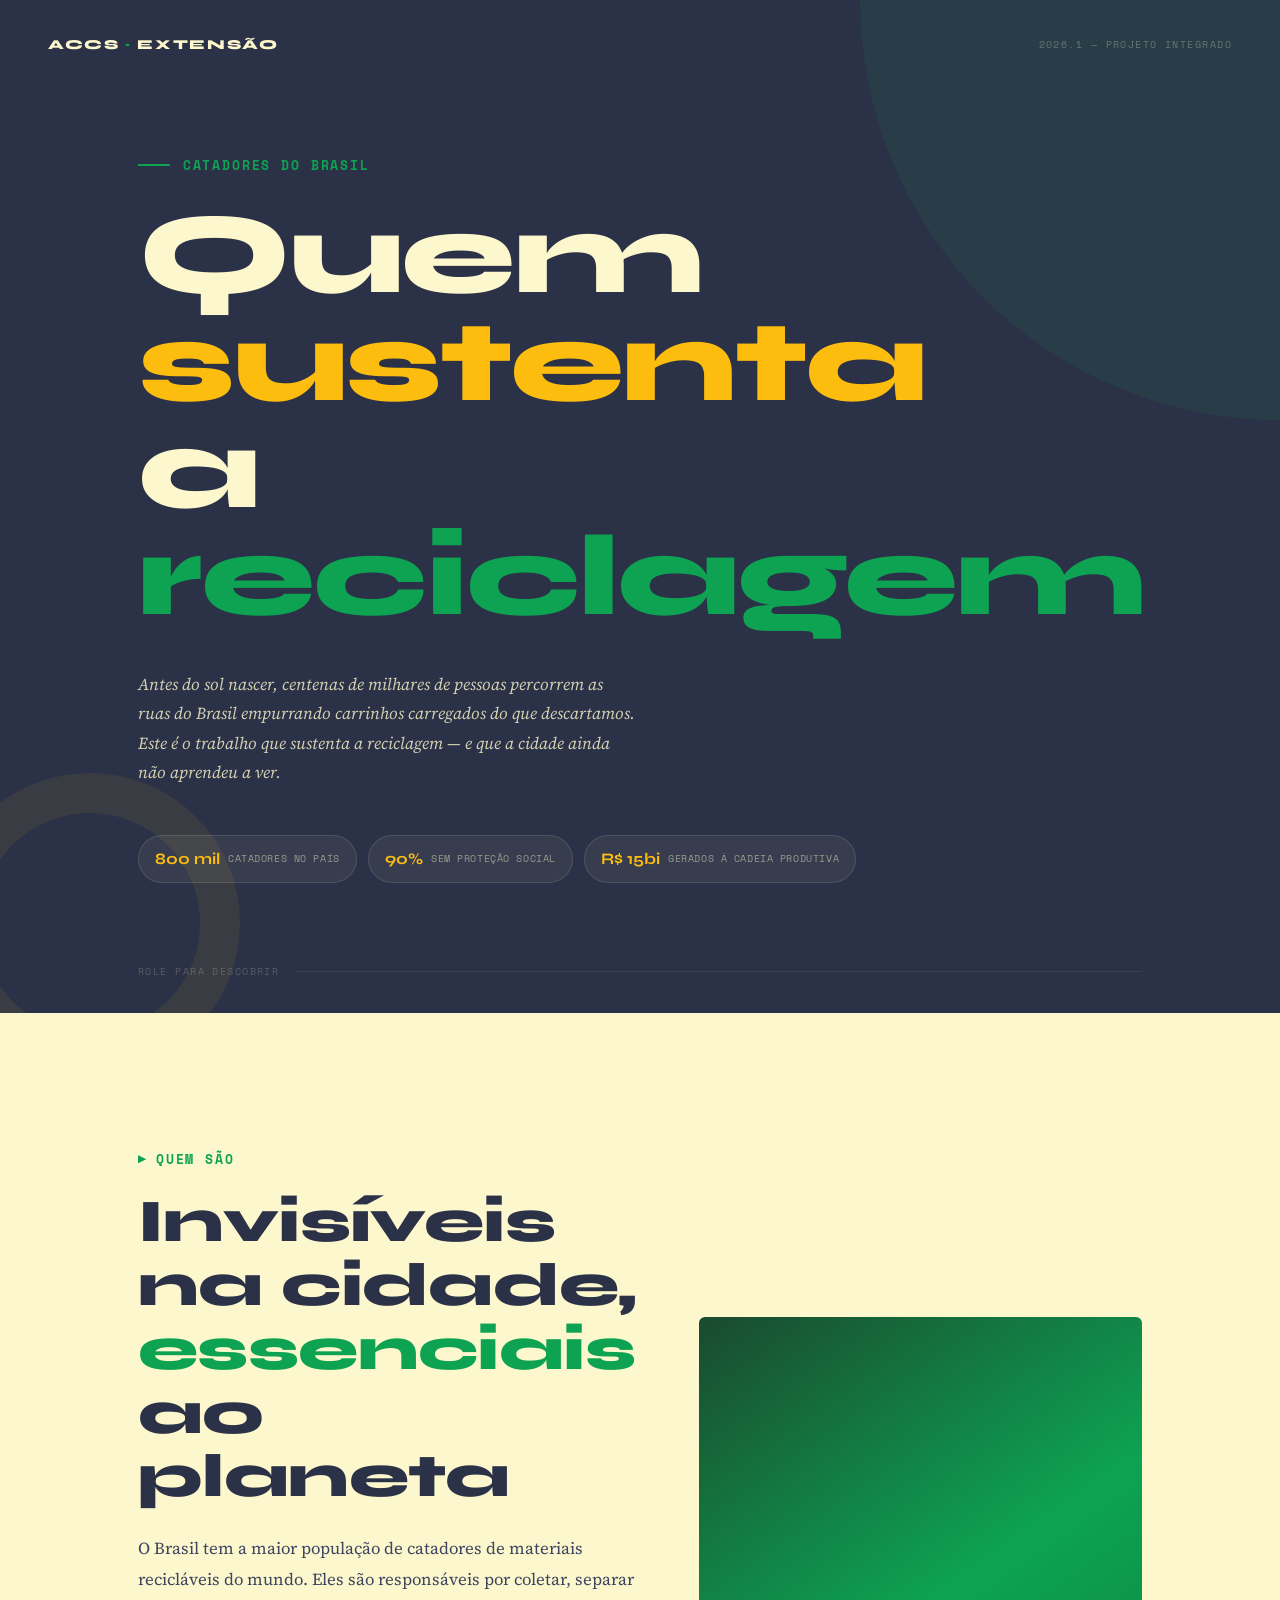
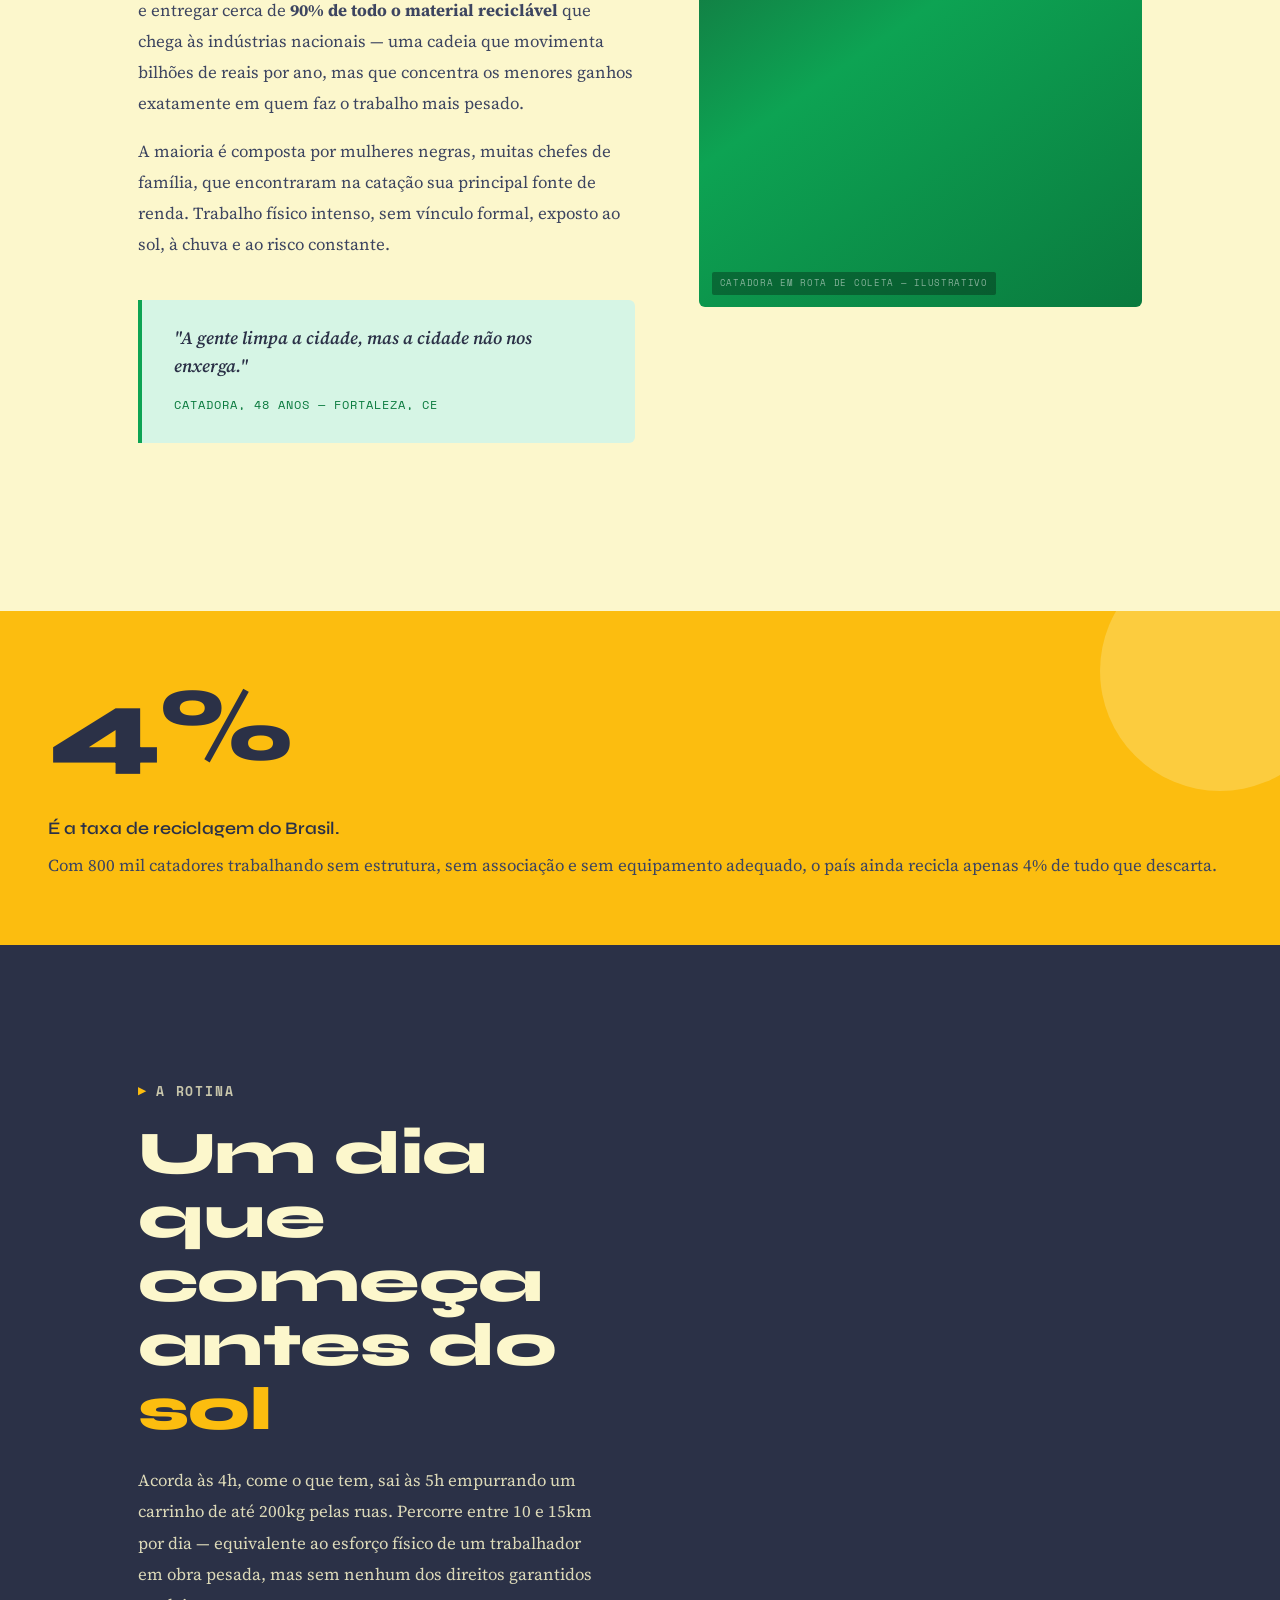
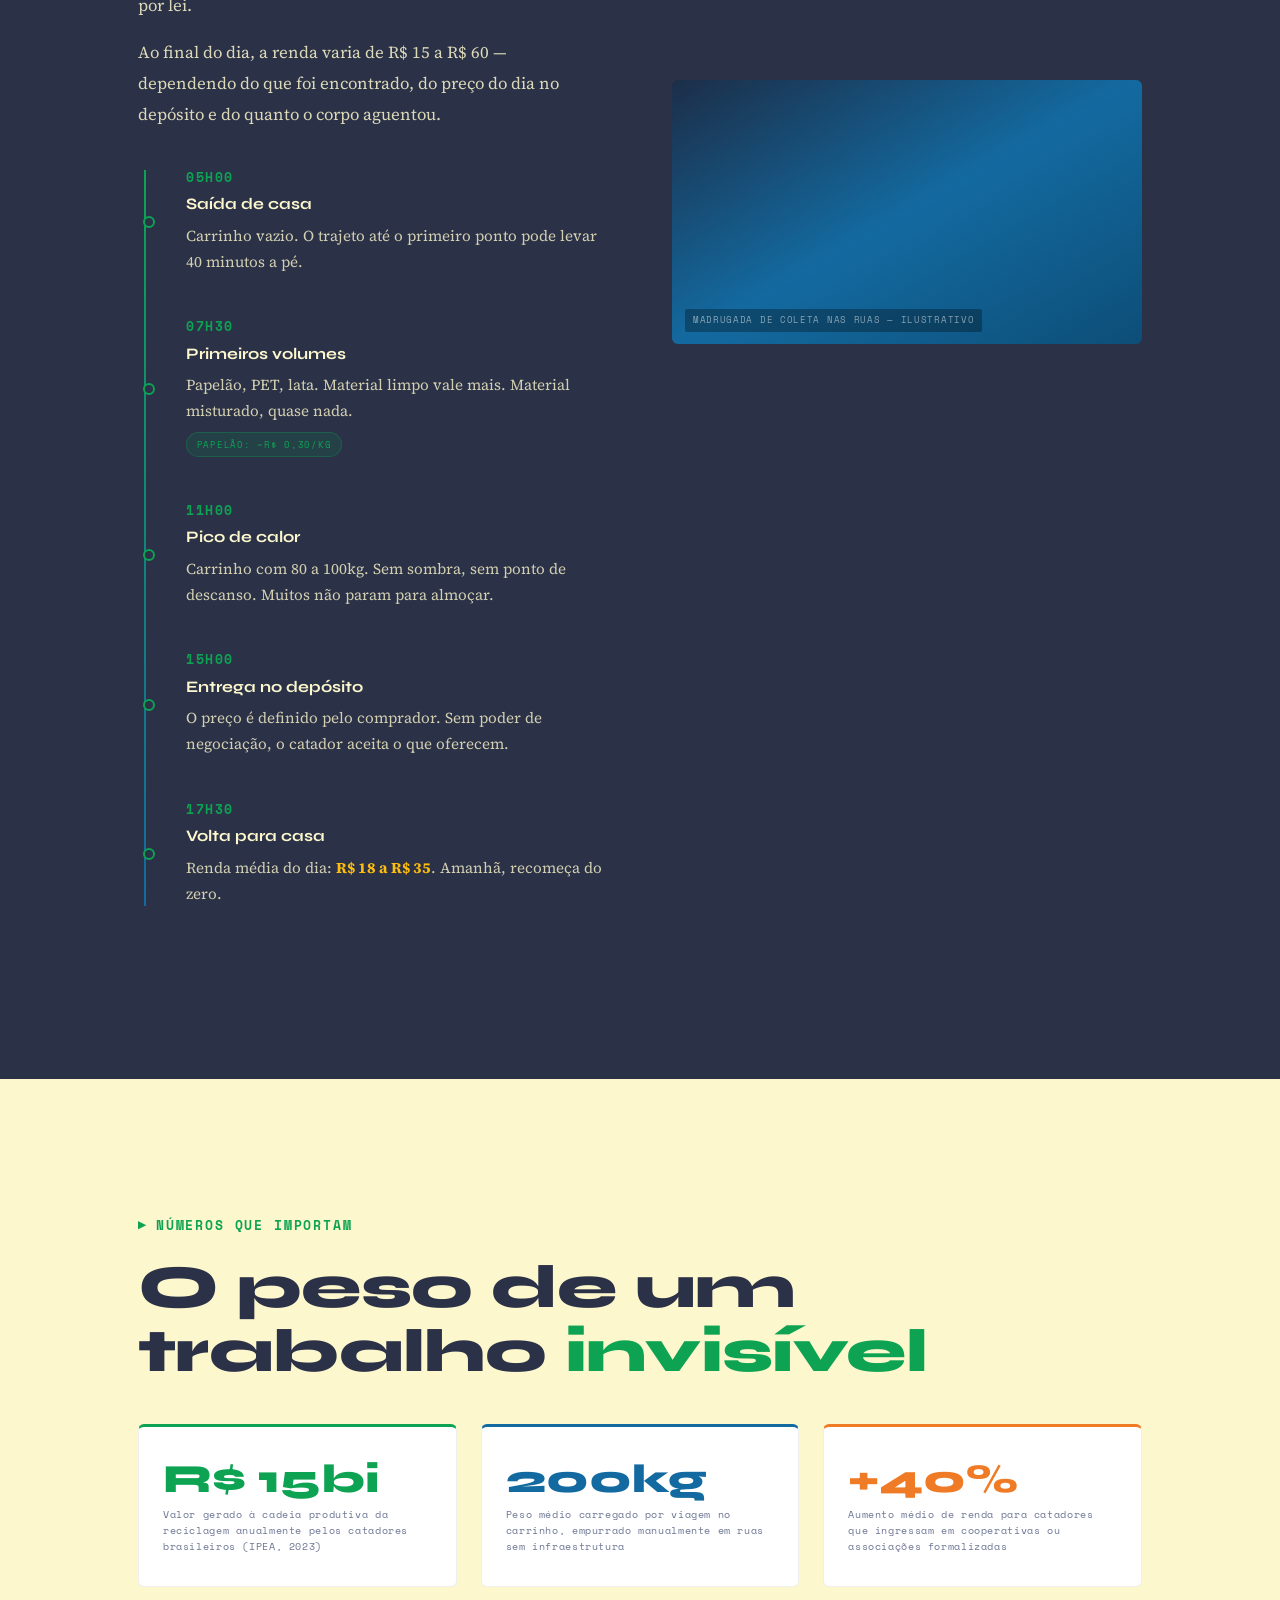
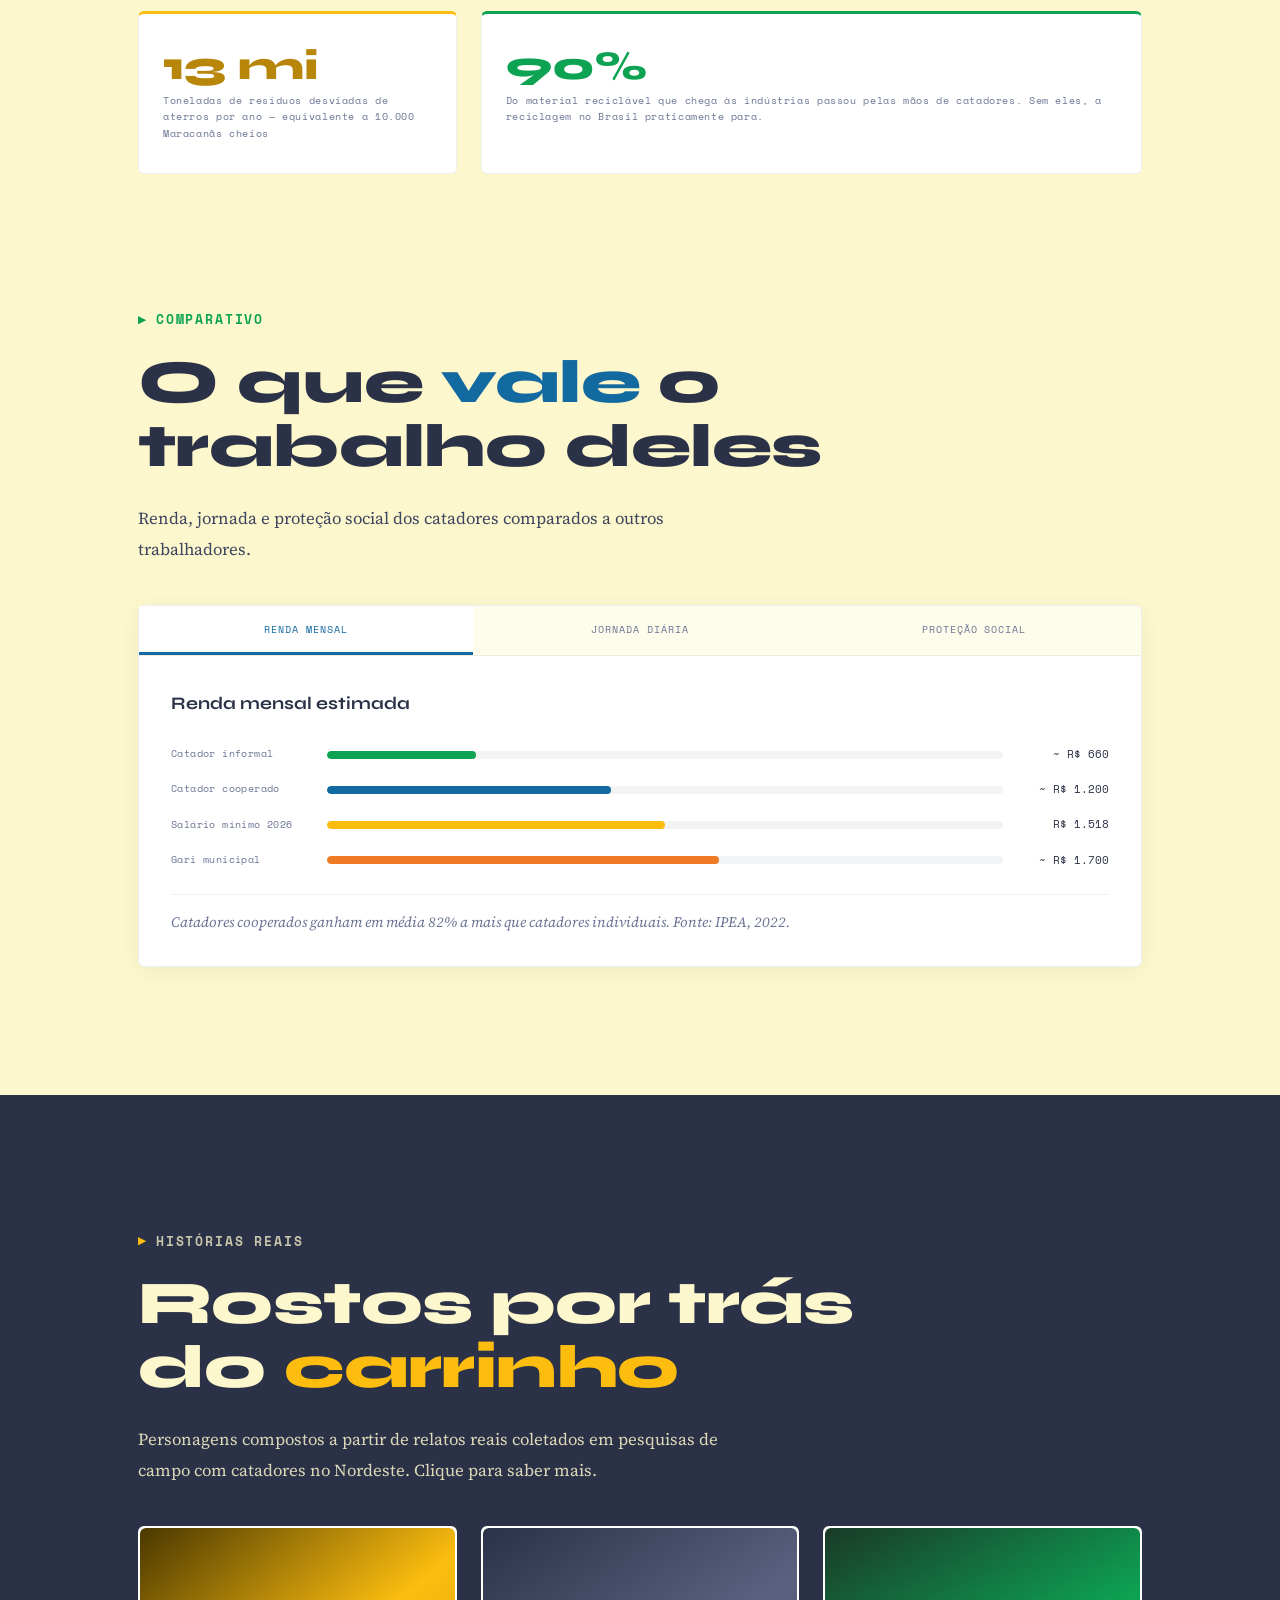
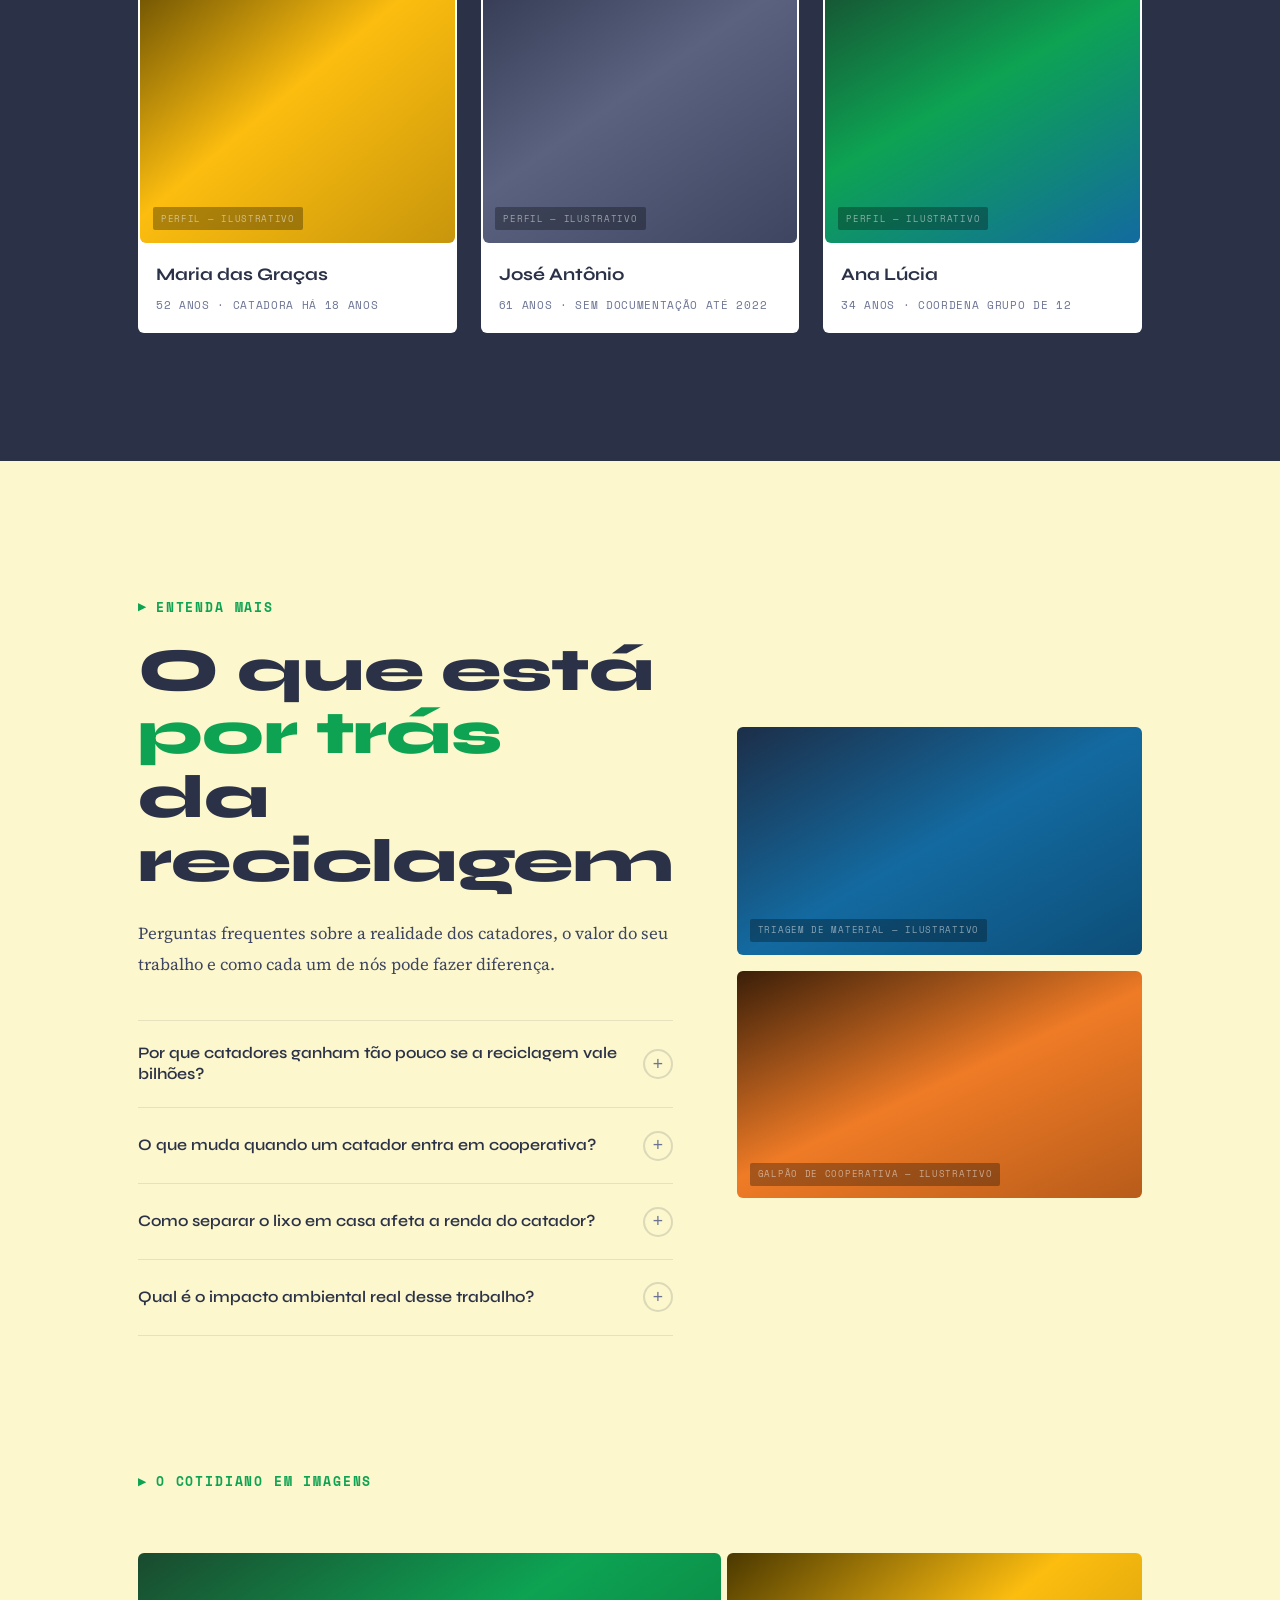
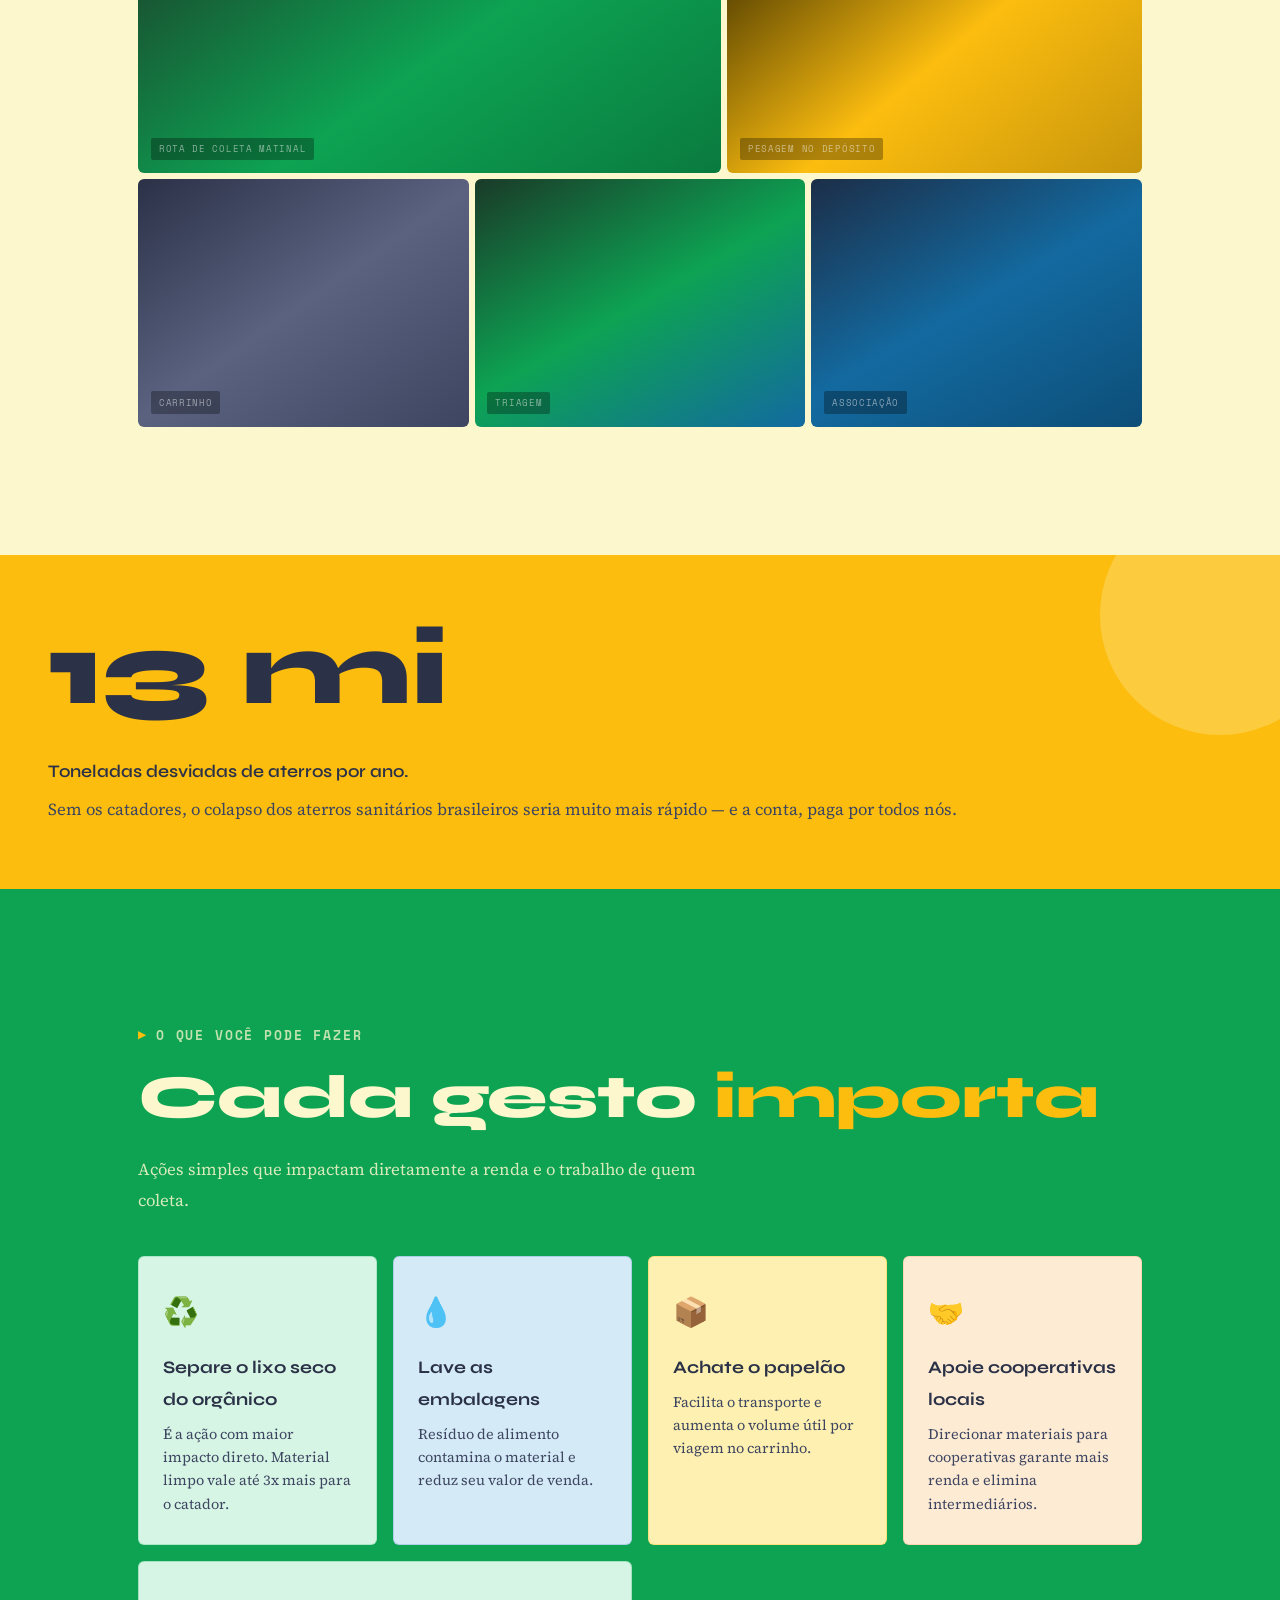
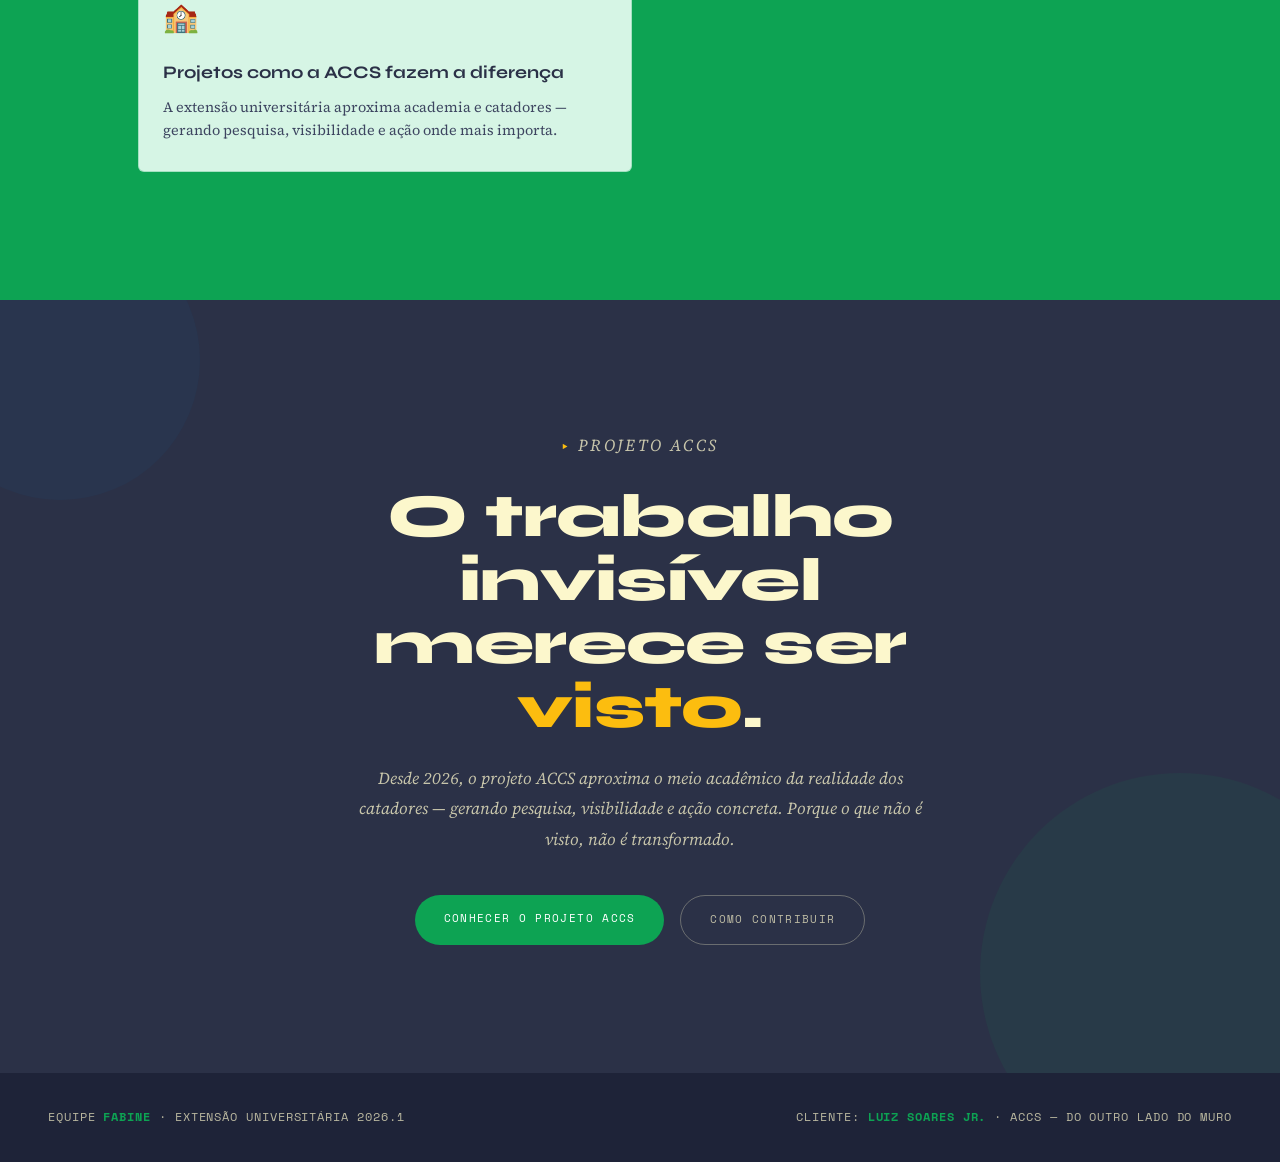
==== src/index.html @ 8c2f0a00 "Primeiro commit - Catadores" ====
<!doctype html>
<html lang="pt-BR">
  <head>
    <meta charset="UTF-8" />
    <meta name="viewport" content="width=device-width, initial-scale=1.0" />
    <title>Conexão Catadores</title>
    <link rel="icon" type="image/svg+xml" href="../assets/favicon.svg" />
    <link rel="icon" type="image/png" href="../assets/favicon.png" />
    <link
      href="https://fonts.googleapis.com/css2?family=Syne:wght@600;700;800&family=Source+Serif+4:ital,opsz,wght@0,8..60,400;0,8..60,600;1,8..60,400;1,8..60,600&family=Space+Mono:wght@400;700&display=swap"
      rel="stylesheet"
    />
    <link rel="stylesheet" href="style.css" />
  </head>
  <body>
    <div id="prog"></div>
    <!-- ══════════ HERO ══════════ -->
    <section id="hero">
      <div class="hero-deco-topo"></div>
      <div class="hero-deco-circulo"></div>
      <nav class="hero-nav">
        <span class="hero-logo">ACCS <span>·</span> Extensão</span>
        <span class="hero-nav-tag">2026.1 — Projeto Integrado</span>
      </nav>

      <div class="hero-corpo">
        <div class="hero-pretitulo">
          <div class="hero-pretitulo-linha"></div>
          <span>Catadores do Brasil</span>
        </div>

        <h1 class="hero-h1">
          Quem
          <span class="destaque">sustenta</span>
          <span class="verde"><em class="hero-em">a </em>reciclagem</span>
        </h1>

        <p class="hero-desc">
          Antes do sol nascer, centenas de milhares de pessoas percorrem as ruas
          do Brasil empurrando carrinhos carregados do que descartamos. Este é o
          trabalho que sustenta a reciclagem — e que a cidade ainda não aprendeu
          a ver.
        </p>

        <div class="hero-pills">
          <div class="pill">
            <span class="pill-num">800 mil</span>
            <span class="pill-desc">catadores no país</span>
          </div>
          <div class="pill">
            <span class="pill-num">90%</span>
            <span class="pill-desc">sem proteção social</span>
          </div>
          <div class="pill">
            <span class="pill-num">R$ 15bi</span>
            <span class="pill-desc">gerados à cadeia produtiva</span>
          </div>
        </div>
      </div>

      <div class="hero-rodape">
        <span class="hero-rodape-txt">Role para descobrir</span>
        <div class="hero-rodape-linha"></div>
      </div>
    </section>

    <!-- ══════════ QUEM SÃO ══════════ -->
    <section class="secao">
      <div class="wrapper">
        <div class="grid2">
          <div>
            <div class="rv">
              <p class="label">Quem são</p>
              <h2 class="h2">
                Invisíveis na cidade,<br /><em>essenciais</em> ao planeta
              </h2>
              <p class="corpo">
                O Brasil tem a maior população de catadores de materiais
                recicláveis do mundo. Eles são responsáveis por coletar, separar
                e entregar cerca de
                <strong>90% de todo o material reciclável</strong> que chega às
                indústrias nacionais — uma cadeia que movimenta bilhões de reais
                por ano, mas que concentra os menores ganhos exatamente em quem
                faz o trabalho mais pesado.
              </p>
              <p class="corpo" style="margin-top: 1rem">
                A maioria é composta por mulheres negras, muitas chefes de
                família, que encontraram na catação sua principal fonte de
                renda. Trabalho físico intenso, sem vínculo formal, exposto ao
                sol, à chuva e ao risco constante.
              </p>
              <div class="citacao">
                <p>"A gente limpa a cidade, mas a cidade não nos enxerga."</p>
                <small>Catadora, 48 anos — Fortaleza, CE</small>
              </div>
            </div>
          </div>
          <div class="rv" style="transition-delay: 0.12s">
            <div class="ph ph--34 ph--a">
              <div class="ph-leg">
                <span>Catadora em rota de coleta — ilustrativo</span>
              </div>
            </div>
          </div>
        </div>
      </div>
    </section>

    <!-- ══════════ BANNER DADO 1 ══════════ -->
    <div class="dado-banner rv">
      <div class="dado-banner-num">4%</div>
      <div class="dado-banner-txt">
        <p>É a taxa de reciclagem do Brasil.</p>
        <span
          >Com 800 mil catadores trabalhando sem estrutura, sem associação e sem
          equipamento adequado, o país ainda recicla apenas 4% de tudo que
          descarta.</span
        >
      </div>
    </div>

    <!-- ══════════ ROTINA ══════════ -->
    <section class="secao--escura">
      <div class="wrapper">
        <div class="grid2 grid2--inv">
          <div class="rv">
            <div class="ph ph--169 ph--b">
              <div class="ph-leg">
                <span>Madrugada de coleta nas ruas — ilustrativo</span>
              </div>
            </div>
          </div>
          <div>
            <div class="rv" style="transition-delay: 0.12s">
              <p class="label label--escuro">A rotina</p>
              <h2 class="h2 h2--claro">
                Um dia que começa<br />antes do <em>sol</em>
              </h2>
              <p class="corpo corpo--claro">
                Acorda às 4h, come o que tem, sai às 5h empurrando um carrinho
                de até 200kg pelas ruas. Percorre entre 10 e 15km por dia —
                equivalente ao esforço físico de um trabalhador em obra pesada,
                mas sem nenhum dos direitos garantidos por lei.
              </p>
              <p class="corpo corpo--claro" style="margin-top: 1rem">
                Ao final do dia, a renda varia de R$ 15 a R$ 60 — dependendo do
                que foi encontrado, do preço do dia no depósito e do quanto o
                corpo aguentou.
              </p>
            </div>

            <div class="timeline">
              <div class="tl-item rv" style="transition-delay: 0.05s">
                <div class="tl-dot"></div>
                <p class="tl-hora">05h00</p>
                <p class="tl-titulo">Saída de casa</p>
                <p class="tl-desc">
                  Carrinho vazio. O trajeto até o primeiro ponto pode levar 40
                  minutos a pé.
                </p>
              </div>
              <div class="tl-item rv" style="transition-delay: 0.15s">
                <div class="tl-dot"></div>
                <p class="tl-hora">07h30</p>
                <p class="tl-titulo">Primeiros volumes</p>
                <p class="tl-desc">
                  Papelão, PET, lata. Material limpo vale mais. Material
                  misturado, quase nada.
                </p>
                <span class="tl-tag">Papelão: ~R$ 0,30/kg</span>
              </div>
              <div class="tl-item rv" style="transition-delay: 0.25s">
                <div class="tl-dot"></div>
                <p class="tl-hora">11h00</p>
                <p class="tl-titulo">Pico de calor</p>
                <p class="tl-desc">
                  Carrinho com 80 a 100kg. Sem sombra, sem ponto de descanso.
                  Muitos não param para almoçar.
                </p>
              </div>
              <div class="tl-item rv" style="transition-delay: 0.35s">
                <div class="tl-dot"></div>
                <p class="tl-hora">15h00</p>
                <p class="tl-titulo">Entrega no depósito</p>
                <p class="tl-desc">
                  O preço é definido pelo comprador. Sem poder de negociação, o
                  catador aceita o que oferecem.
                </p>
              </div>
              <div class="tl-item rv" style="transition-delay: 0.45s">
                <div class="tl-dot"></div>
                <p class="tl-hora">17h30</p>
                <p class="tl-titulo">Volta para casa</p>
                <p class="tl-desc">
                  Renda média do dia:
                  <strong style="color: var(--c-amarelo)">R$ 18 a R$ 35</strong
                  >. Amanhã, recomeça do zero.
                </p>
              </div>
            </div>
          </div>
        </div>
      </div>
    </section>

    <!-- ══════════ STATS ══════════ -->
    <section class="secao">
      <div class="wrapper">
        <div class="rv">
          <p class="label">Números que importam</p>
          <h2 class="h2">O peso de um trabalho <em>invisível</em></h2>
        </div>
        <div class="stats-grade rv" style="transition-delay: 0.1s">
          <div class="stat-card stat-card--verde">
            <div class="stat-num stat-num--verde">R$ 15bi</div>
            <p class="stat-desc">
              Valor gerado à cadeia produtiva da reciclagem anualmente pelos
              catadores brasileiros (IPEA, 2023)
            </p>
          </div>
          <div class="stat-card stat-card--azul">
            <div class="stat-num stat-num--azul">200kg</div>
            <p class="stat-desc">
              Peso médio carregado por viagem no carrinho, empurrado manualmente
              em ruas sem infraestrutura
            </p>
          </div>
          <div class="stat-card stat-card--laranja">
            <div class="stat-num stat-num--laranja">+40%</div>
            <p class="stat-desc">
              Aumento médio de renda para catadores que ingressam em
              cooperativas ou associações formalizadas
            </p>
          </div>
          <div class="stat-card stat-card--amarelo">
            <div class="stat-num stat-num--amarelo">13 mi</div>
            <p class="stat-desc">
              Toneladas de resíduos desviadas de aterros por ano — equivalente a
              10.000 Maracanãs cheios
            </p>
          </div>
          <div class="stat-card stat-card--verde" style="grid-column: span 2">
            <div class="stat-num stat-num--verde">90%</div>
            <p class="stat-desc">
              Do material reciclável que chega às indústrias passou pelas mãos
              de catadores. Sem eles, a reciclagem no Brasil praticamente para.
            </p>
          </div>
        </div>
      </div>
    </section>

    <!-- ══════════ COMPARATIVO ══════════ -->
    <section class="secao" style="padding-top: 0">
      <div class="wrapper">
        <div class="rv">
          <p class="label">Comparativo</p>
          <h2 class="h2">
            O que <em style="color: var(--c-azul)">vale</em> o trabalho deles
          </h2>
          <p class="corpo">
            Renda, jornada e proteção social dos catadores comparados a outros
            trabalhadores.
          </p>
        </div>
        <div class="tabs-comp rv" style="transition-delay: 0.1s">
          <div class="tabs-nav">
            <button class="tab-btn ativo" data-tab="tp-renda">
              Renda mensal
            </button>
            <button class="tab-btn" data-tab="tp-jornada">
              Jornada diária
            </button>
            <button class="tab-btn" data-tab="tp-protecao">
              Proteção social
            </button>
          </div>
          <div class="tab-painel ativo" id="tp-renda">
            <h4>Renda mensal estimada</h4>
            <div class="barra-linha">
              <span class="barra-nome">Catador informal</span>
              <div class="barra-wrap">
                <div class="barra barra--v" style="width: 22%"></div>
              </div>
              <span class="barra-val">~ R$ 660</span>
            </div>
            <div class="barra-linha">
              <span class="barra-nome">Catador cooperado</span>
              <div class="barra-wrap">
                <div class="barra barra--a" style="width: 42%"></div>
              </div>
              <span class="barra-val">~ R$ 1.200</span>
            </div>
            <div class="barra-linha">
              <span class="barra-nome">Salário mínimo 2026</span>
              <div class="barra-wrap">
                <div class="barra barra--y" style="width: 50%"></div>
              </div>
              <span class="barra-val">R$ 1.518</span>
            </div>
            <div class="barra-linha">
              <span class="barra-nome">Gari municipal</span>
              <div class="barra-wrap">
                <div class="barra barra--o" style="width: 58%"></div>
              </div>
              <span class="barra-val">~ R$ 1.700</span>
            </div>
            <p class="tab-nota">
              Catadores cooperados ganham em média 82% a mais que catadores
              individuais. Fonte: IPEA, 2022.
            </p>
          </div>
          <div class="tab-painel" id="tp-jornada">
            <h4>Horas trabalhadas por dia</h4>
            <div class="barra-linha">
              <span class="barra-nome">Catador informal</span>
              <div class="barra-wrap">
                <div class="barra barra--o" style="width: 85%"></div>
              </div>
              <span class="barra-val">10–12h/dia</span>
            </div>
            <div class="barra-linha">
              <span class="barra-nome">CLT (máximo legal)</span>
              <div class="barra-wrap">
                <div class="barra barra--a" style="width: 67%"></div>
              </div>
              <span class="barra-val">8h/dia</span>
            </div>
            <div class="barra-linha">
              <span class="barra-nome">CLT com hora extra</span>
              <div class="barra-wrap">
                <div class="barra barra--y" style="width: 75%"></div>
              </div>
              <span class="barra-val">10h/dia</span>
            </div>
            <p class="tab-nota">
              Catadores trabalham jornadas equivalentes às máximas da CLT — sem
              hora extra, sem 13º, sem descanso remunerado.
            </p>
          </div>
          <div class="tab-painel" id="tp-protecao">
            <h4>Acesso à proteção social</h4>
            <div class="barra-linha">
              <span class="barra-nome">INSS / Previdência</span>
              <div class="barra-wrap">
                <div class="barra barra--v" style="width: 8%"></div>
              </div>
              <span class="barra-val">~8% têm</span>
            </div>
            <div class="barra-linha">
              <span class="barra-nome">Férias remuneradas</span>
              <div class="barra-wrap">
                <div class="barra barra--a" style="width: 4%"></div>
              </div>
              <span class="barra-val">~4% têm</span>
            </div>
            <div class="barra-linha">
              <span class="barra-nome">EPI (equipamentos)</span>
              <div class="barra-wrap">
                <div class="barra barra--y" style="width: 30%"></div>
              </div>
              <span class="barra-val">~30% têm</span>
            </div>
            <p class="tab-nota">
              Dados: IPEA e Relatório Nacional de Resíduos Sólidos (2023).
              Catadores organizados acessam mais direitos.
            </p>
          </div>
        </div>
      </div>
    </section>

    <!-- ══════════ PERFIS ══════════ -->
    <section class="secao--escura">
      <div class="wrapper">
        <div class="rv">
          <p class="label label--escuro">Histórias reais</p>
          <h2 class="h2 h2--claro">
            Rostos por trás<br />do <em>carrinho</em>
          </h2>
          <p class="corpo corpo--claro">
            Personagens compostos a partir de relatos reais coletados em
            pesquisas de campo com catadores no Nordeste. Clique para saber
            mais.
          </p>
        </div>
        <div class="perfis-grade rv" style="transition-delay: 0.1s">
          <div class="perfil" data-perfil="pf1">
            <div class="ph ph--11 ph--c">
              <div class="ph-leg"><span>Perfil — ilustrativo</span></div>
            </div>
            <div class="perfil-info">
              <p class="perfil-nome">Maria das Graças</p>
              <p class="perfil-sub">52 anos · Catadora há 18 anos</p>
            </div>
            <div class="perfil-detalhe">
              <p>
                "Criei meus três filhos com o carrinho. Não tinha outra saída,
                mas hoje não me envergonho — sei o que faço por essa cidade."
              </p>
              <div class="perfil-tags">
                <span class="ptag">Chefe de família</span>
                <span class="ptag">~10km/dia</span>
                <span class="ptag">Sem INSS</span>
              </div>
            </div>
          </div>
          <div class="perfil" data-perfil="pf2">
            <div class="ph ph--11 ph--e">
              <div class="ph-leg"><span>Perfil — ilustrativo</span></div>
            </div>
            <div class="perfil-info">
              <p class="perfil-nome">José Antônio</p>
              <p class="perfil-sub">61 anos · Sem documentação até 2022</p>
            </div>
            <div class="perfil-detalhe">
              <p>
                "Quarenta anos trabalhando, mas para o sistema eu não existia.
                Foi a associação que me ajudou a tirar meu RG."
              </p>
              <div class="perfil-tags">
                <span class="ptag">Aposentadoria negada</span>
                <span class="ptag">30 anos de catação</span>
                <span class="ptag">Associado 2023</span>
              </div>
            </div>
          </div>
          <div class="perfil" data-perfil="pf3">
            <div class="ph ph--11 ph--f">
              <div class="ph-leg"><span>Perfil — ilustrativo</span></div>
            </div>
            <div class="perfil-info">
              <p class="perfil-nome">Ana Lúcia</p>
              <p class="perfil-sub">34 anos · Coordena grupo de 12</p>
            </div>
            <div class="perfil-detalhe">
              <p>
                "Comecei para ajudar minha mãe. Hoje coordeno um grupo de 12
                catadoras no bairro. Juntas vai mais longe."
              </p>
              <div class="perfil-tags">
                <span class="ptag">Liderança local</span>
                <span class="ptag">Renda +40%</span>
                <span class="ptag">Cooperada</span>
              </div>
            </div>
          </div>
        </div>
      </div>
    </section>

    <!-- ══════════ ACCORDION ══════════ -->
    <section class="secao">
      <div class="wrapper">
        <div class="grid2">
          <div>
            <div class="rv">
              <p class="label">Entenda mais</p>
              <h2 class="h2">
                O que está <em>por trás</em><br />da reciclagem
              </h2>
              <p class="corpo">
                Perguntas frequentes sobre a realidade dos catadores, o valor do
                seu trabalho e como cada um de nós pode fazer diferença.
              </p>
            </div>
            <div class="acc-wrap">
              <div class="acc-item rv" data-accordion="a1">
                <button class="acc-btn">
                  <span class="acc-q"
                    >Por que catadores ganham tão pouco se a reciclagem vale
                    bilhões?</span
                  >
                  <span class="acc-ico">+</span>
                </button>
                <div class="acc-body">
                  <div class="acc-inner">
                    <p>
                      A cadeia da reciclagem tem muitos intermediários entre o
                      catador e a indústria. O catador, por estar no início e
                      sem poder de barganha, fica com a menor fatia de um
                      mercado bilionário.
                    </p>
                    <span class="acc-destaque"
                      >Papelão: ~R$ 0,30/kg · Alumínio: ~R$ 4–6/kg · PET: ~R$
                      1,50/kg</span
                    >
                  </div>
                </div>
              </div>
              <div class="acc-item rv" data-accordion="a2">
                <button class="acc-btn">
                  <span class="acc-q"
                    >O que muda quando um catador entra em cooperativa?</span
                  >
                  <span class="acc-ico">+</span>
                </button>
                <div class="acc-body">
                  <div class="acc-inner">
                    <p>
                      Com a organização coletiva, catadores ganham poder de
                      negociação, acesso a equipamentos, triagem eficiente e
                      contratos diretos — eliminando intermediários.
                    </p>
                    <span class="acc-destaque"
                      >Renda média: informal R$ 660/mês · Cooperado R$ 1.200/mês
                      (IPEA, 2022)</span
                    >
                  </div>
                </div>
              </div>
              <div class="acc-item rv" data-accordion="a3">
                <button class="acc-btn">
                  <span class="acc-q"
                    >Como separar o lixo em casa afeta a renda do catador?</span
                  >
                  <span class="acc-ico">+</span>
                </button>
                <div class="acc-body">
                  <div class="acc-inner">
                    <p>
                      Material limpo e separado economiza o tempo de triagem do
                      catador, aumenta o volume coletado por dia e obtém preços
                      melhores no depósito.
                    </p>
                    <span class="acc-destaque"
                      >Material limpo e triado vale até 3x mais que material
                      contaminado ou misturado</span
                    >
                  </div>
                </div>
              </div>
              <div class="acc-item rv" data-accordion="a4">
                <button class="acc-btn">
                  <span class="acc-q"
                    >Qual é o impacto ambiental real desse trabalho?</span
                  >
                  <span class="acc-ico">+</span>
                </button>
                <div class="acc-body">
                  <div class="acc-inner">
                    <p>
                      Catadores evitam que cerca de 13 milhões de toneladas de
                      resíduos vão para aterros todos os anos — aliviando
                      aterros, reduzindo emissões e poupando recursos naturais.
                    </p>
                    <span class="acc-destaque"
                      >Sem catadores, a taxa de reciclagem do Brasil cairia de
                      4% para menos de 1%</span
                    >
                  </div>
                </div>
              </div>
            </div>
          </div>
          <div class="rv" style="transition-delay: 0.15s">
            <div class="ph ph--169 ph--b" style="margin-bottom: 1rem">
              <div class="ph-leg">
                <span>Triagem de material — ilustrativo</span>
              </div>
            </div>
            <div class="ph ph--169 ph--d">
              <div class="ph-leg">
                <span>Galpão de cooperativa — ilustrativo</span>
              </div>
            </div>
          </div>
        </div>
      </div>
    </section>

    <!-- ══════════ GALERIA ══════════ -->
    <section class="secao" style="padding-top: 0">
      <div class="wrapper">
        <div class="rv"><p class="label">O cotidiano em imagens</p></div>
        <div class="galeria rv" style="transition-delay: 0.1s">
          <div class="gal-item gal-a">
            <div
              class="ph ph--a"
              style="height: 100%; min-height: 220px; aspect-ratio: unset"
            >
              <div class="ph-leg"><span>Rota de coleta matinal</span></div>
            </div>
          </div>
          <div class="gal-item gal-b">
            <div
              class="ph ph--c"
              style="height: 100%; min-height: 220px; aspect-ratio: unset"
            >
              <div class="ph-leg"><span>Pesagem no depósito</span></div>
            </div>
          </div>
          <div class="gal-item gal-c">
            <div class="ph ph--43 ph--e">
              <div class="ph-leg"><span>Carrinho</span></div>
            </div>
          </div>
          <div class="gal-item gal-d">
            <div class="ph ph--43 ph--f">
              <div class="ph-leg"><span>Triagem</span></div>
            </div>
          </div>
          <div class="gal-item gal-e">
            <div class="ph ph--43 ph--b">
              <div class="ph-leg"><span>Associação</span></div>
            </div>
          </div>
        </div>
      </div>
    </section>

    <!-- ══════════ BANNER DADO 2 ══════════ -->
    <div class="dado-banner rv">
      <div class="dado-banner-num">13 mi</div>
      <div class="dado-banner-txt">
        <p>Toneladas desviadas de aterros por ano.</p>
        <span
          >Sem os catadores, o colapso dos aterros sanitários brasileiros seria
          muito mais rápido — e a conta, paga por todos nós.</span
        >
      </div>
    </div>

    <!-- ══════════ MOSAICO ══════════ -->
    <section class="secao--verde">
      <div class="wrapper">
        <div class="rv">
          <p class="label label--escuro">O que você pode fazer</p>
          <h2 class="h2 h2--claro">Cada gesto <em>importa</em></h2>
          <p class="corpo corpo--claro">
            Ações simples que impactam diretamente a renda e o trabalho de quem
            coleta.
          </p>
        </div>
        <div class="mosaico rv" style="transition-delay: 0.1s">
          <div class="mos mos--verde">
            <span class="mos-icon">♻️</span>
            <p class="mos-titulo">Separe o lixo seco do orgânico</p>
            <p class="mos-desc">
              É a ação com maior impacto direto. Material limpo vale até 3x mais
              para o catador.
            </p>
          </div>
          <div class="mos mos--azul">
            <span class="mos-icon">💧</span>
            <p class="mos-titulo">Lave as embalagens</p>
            <p class="mos-desc">
              Resíduo de alimento contamina o material e reduz seu valor de
              venda.
            </p>
          </div>
          <div class="mos mos--amarelo">
            <span class="mos-icon">📦</span>
            <p class="mos-titulo">Achate o papelão</p>
            <p class="mos-desc">
              Facilita o transporte e aumenta o volume útil por viagem no
              carrinho.
            </p>
          </div>
          <div class="mos mos--laranja">
            <span class="mos-icon">🤝</span>
            <p class="mos-titulo">Apoie cooperativas locais</p>
            <p class="mos-desc">
              Direcionar materiais para cooperativas garante mais renda e
              elimina intermediários.
            </p>
          </div>
          <div class="mos mos--noite">
            <span class="mos-icon">🏫</span>
            <p class="mos-titulo">Projetos como a ACCS fazem a diferença</p>
            <p class="mos-desc">
              A extensão universitária aproxima academia e catadores — gerando
              pesquisa, visibilidade e ação onde mais importa.
            </p>
          </div>
        </div>
      </div>
    </section>

    <!-- ══════════ FINAL ══════════ -->
    <section id="final">
      <div class="final-inner rv">
        <p
          class="label label--escuro"
          style="justify-content: center; margin-bottom: var(--sp-md)"
        >
          Projeto ACCS
        </p>
        <h2>O trabalho invisível<br />merece ser <em>visto</em>.</h2>
        <p>
          Desde 2026, o projeto ACCS aproxima o meio acadêmico da realidade dos
          catadores — gerando pesquisa, visibilidade e ação concreta. Porque o
          que não é visto, não é transformado.
        </p>
        <div class="btns">
          <a href="#" class="btn btn--verde">Conhecer o projeto ACCS</a>
          <a href="#" class="btn btn--outline">Como contribuir</a>
        </div>
      </div>
    </section>

    <!-- ══════════ FOOTER ══════════ -->
    <footer>
      <p>Equipe <strong>FABINE</strong> · Extensão Universitária 2026.1</p>
      <p>
        Cliente: <strong>Luiz Soares Jr.</strong> · ACCS — Do outro lado do muro
      </p>
    </footer>

    <script src="script.js"></script>
  </body>
</html>
---- src/style.css ----
:root {
  /* CORES */
  --c-creme: #fcf7cc;
  --c-creme-medio: #ede99a;
  --c-verde: #0da353;
  --c-verde-escuro: #0a7a3e;
  --c-verde-claro: #d6f5e5;
  --c-noite: #2b3147;
  --c-noite-medio: #3d4560;
  --c-noite-claro: #6b7494;
  --c-azul: #136aa0;
  --c-azul-escuro: #0d4e78;
  --c-azul-claro: #d4eaf7;
  --c-amarelo: #fcbd0f;
  --c-amarelo-escuro: #b8870a;
  --c-amarelo-claro: #fef0b0;
  --c-laranja: #ef7b26;
  --c-laranja-claro: #fdebd4;

  /* TIPOGRAFIA */
  --f-titulo: "Syne", sans-serif;
  --f-corpo: "Source Serif 4", serif;
  --f-mono: "Space Mono", monospace;

  /* ESCALA */
  --t-hero: clamp(3.5rem, 9vw, 8rem);
  --t-h1: clamp(2.4rem, 5vw, 3.8rem);
  --t-h2: clamp(1.6rem, 3vw, 2.4rem);
  --t-h3: 1.1rem;
  --t-corpo: 1.05rem;
  --t-small: 0.9rem;
  --t-label: 0.65rem;
  --t-footer: 0.72rem;

  /* ESPAÇAMENTO */
  --sp-xs: 0.5rem;
  --sp-sm: 1rem;
  --sp-md: 1.5rem;
  --sp-lg: 2.5rem;
  --sp-xl: 4rem;
  --sp-2xl: 8rem;

  /* BORDAS */
  --radius-sm: 3px;
  --radius-md: 6px;
  --radius-pill: 100px;

  /* TRANSIÇÕES */
  --ease: cubic-bezier(0.4, 0, 0.2, 1);
  --dur-fast: 0.15s;
  --dur-mid: 0.25s;
  --dur-slow: 0.5s;
}

/* ══ RESET ══ */
*,
*::before,
*::after {
  box-sizing: border-box;
  margin: 0;
  padding: 0;
}
html {
  scroll-behavior: smooth;
}
body {
  font-family: var(--f-corpo);
  font-size: var(--t-corpo);
  background: var(--c-creme);
  color: var(--c-noite-medio);
  overflow-x: hidden;
  line-height: 1.85;
}

/* ══ BARRA DE PROGRESSO ══ */
#prog {
  position: fixed;
  top: 0;
  left: 0;
  height: 3px;
  width: 0;
  background: var(--c-verde);
  z-index: 999;
  transition: width 0.08s linear;
}

/* ══════════════════════════════════════
   UTILITÁRIOS
══════════════════════════════════════ */
.wrapper {
  max-width: 1100px;
  margin: 0 auto;
  padding: 0 3rem;
}

/* Label de seção */
.label {
  display: inline-flex;
  align-items: center;
  gap: var(--sp-xs);
  font-family: var(--f-mono);
  font-size: 0.82rem;
  font-weight: 700;
  letter-spacing: 0.14em;
  text-transform: uppercase;
  color: var(--c-verde);
  margin-bottom: 1.2rem;
}
.label::before {
  content: "▶";
  font-size: 0.6rem;
}
.label--escuro {
  color: rgba(252, 247, 204, 0.75);
}
.label--escuro::before {
  color: var(--c-amarelo);
}

/* Título de seção */
.h2 {
  font-family: var(--f-titulo);
  font-size: var(--t-h1);
  font-weight: 800;
  line-height: 1.05;
  letter-spacing: -0.01em;
  color: var(--c-noite);
  margin-bottom: var(--sp-md);
}
.h2 em {
  font-style: normal;
  color: var(--c-verde);
}
.h2--claro {
  color: var(--c-creme);
}
.h2--claro em {
  color: var(--c-amarelo);
}

/* Texto corrido */
.corpo {
  font-size: var(--t-corpo);
  font-weight: 400;
  line-height: 1.85;
  color: var(--c-noite-medio);
  max-width: 600px;
}
.corpo--claro {
  color: rgba(252, 247, 204, 0.85);
}

/* Reveal */
.rv {
  opacity: 0;
  transform: translateY(28px);
  transition:
    opacity 0.7s var(--ease),
    transform 0.7s var(--ease);
}
.rv.ok {
  opacity: 1;
  transform: translateY(0);
}

/* Grid 2 colunas */
.grid2 {
  display: grid;
  grid-template-columns: 1fr 1fr;
  gap: var(--sp-xl);
  align-items: center;
}
.grid2--inv > *:first-child {
  order: 2;
}
.grid2--inv > *:last-child {
  order: 1;
}

/* Espaçadores de seção */
.secao {
  padding: var(--sp-2xl) 0;
}
.secao--escura {
  padding: var(--sp-2xl) 0;
  background: var(--c-noite);
}
.secao--verde {
  padding: var(--sp-2xl) 0;
  background: var(--c-verde);
}

/* ══════════════════════════════════════
   PLACEHOLDERS DE IMAGEM
══════════════════════════════════════ */
.ph {
  width: 100%;
  position: relative;
  overflow: hidden;
  border-radius: var(--radius-md);
}
.ph--169 {
  aspect-ratio: 16/9;
}
.ph--34 {
  aspect-ratio: 3/4;
}
.ph--11 {
  aspect-ratio: 1/1;
}
.ph--43 {
  aspect-ratio: 4/3;
}

.ph-leg {
  position: absolute;
  inset: 0;
  display: flex;
  align-items: flex-end;
  padding: 0.8rem;
}
.ph-leg span {
  font-family: var(--f-mono);
  font-size: 0.55rem;
  letter-spacing: 0.08em;
  text-transform: uppercase;
  color: rgba(255, 255, 255, 0.5);
  background: rgba(0, 0, 0, 0.3);
  padding: 0.2rem 0.5rem;
  border-radius: 2px;
}

.ph--a {
  background: linear-gradient(145deg, #1a4a2e, #0da353, #0a7a3e);
}
.ph--b {
  background: linear-gradient(150deg, #1c2e48, #136aa0, #0d4e78);
}
.ph--c {
  background: linear-gradient(140deg, #4a3800, #fcbd0f, #c8960c);
}
.ph--d {
  background: linear-gradient(155deg, #3a1e08, #ef7b26, #b85c1a);
}
.ph--e {
  background: linear-gradient(145deg, #2b3147, #5a6280, #3d4560);
}
.ph--f {
  background: linear-gradient(150deg, #1a3a28, #0da353, #136aa0);
}

/* ══════════════════════════════════════
   HERO
══════════════════════════════════════ */
#hero {
  min-height: 100vh;
  background: var(--c-noite);
  display: flex;
  flex-direction: column;
  position: relative;
  overflow: hidden;
}

.hero-deco-topo {
  position: absolute;
  top: 0;
  right: 0;
  width: 420px;
  height: 420px;
  border-radius: 0 0 0 100%;
  background: var(--c-verde);
  opacity: 0.1;
}
.hero-deco-circulo {
  position: absolute;
  bottom: -60px;
  left: -60px;
  width: 300px;
  height: 300px;
  border-radius: 50%;
  border: 40px solid var(--c-amarelo);
  opacity: 0.07;
}

.hero-nav {
  display: flex;
  align-items: center;
  justify-content: space-between;
  padding: 2rem 3rem;
  position: relative;
  z-index: 2;
  opacity: 0;
  animation: fadeUp 0.7s 0.2s forwards;
}
.hero-logo {
  font-family: var(--f-titulo);
  font-size: 0.85rem;
  font-weight: 800;
  letter-spacing: 0.12em;
  text-transform: uppercase;
  color: var(--c-creme);
}
.hero-logo span {
  color: var(--c-verde);
}
.hero-nav-tag {
  font-family: var(--f-mono);
  font-size: 0.6rem;
  letter-spacing: 0.15em;
  text-transform: uppercase;
  color: rgba(252, 247, 204, 0.3);
}

.hero-corpo {
  flex: 1;
  display: flex;
  flex-direction: column;
  justify-content: flex-end;
  padding: 4rem 3rem 5rem;
  max-width: 1100px;
  width: 100%;
  margin: 0 auto;
  position: relative;
  z-index: 2;
}

.hero-pretitulo {
  display: flex;
  align-items: center;
  gap: 0.8rem;
  margin-bottom: var(--sp-md);
  opacity: 0;
  animation: fadeUp 0.7s 0.5s forwards;
}
.hero-pretitulo-linha {
  width: 32px;
  height: 2px;
  background: var(--c-verde);
}
.hero-pretitulo span {
  font-family: var(--f-mono);
  font-size: 0.82rem;
  font-weight: 700;
  letter-spacing: 0.14em;
  text-transform: uppercase;
  color: var(--c-verde);
}

.hero-h1 {
  font-family: var(--f-titulo);
  font-size: var(--t-hero);
  font-weight: 800;
  line-height: 0.93;
  letter-spacing: -0.02em;
  color: var(--c-creme);
  margin-bottom: var(--sp-lg);
  opacity: 0;
  animation: fadeUp 0.7s 0.65s forwards;
}
.hero-h1 .destaque {
  color: var(--c-amarelo);
  display: block;
}
.hero-h1 .verde {
  color: var(--c-verde);
  display: block;
}
.hero-em {
  color: var(--c-creme);
  font-style: normal;
}

.hero-desc {
  font-family: var(--f-corpo);
  font-size: var(--t-corpo);
  font-weight: 400;
  font-style: italic;
  line-height: 1.75;
  color: rgba(252, 247, 204, 0.8);
  max-width: 500px;
  margin-bottom: 3rem;
  opacity: 0;
  animation: fadeUp 0.7s 0.8s forwards;
}

.hero-pills {
  display: flex;
  flex-wrap: wrap;
  gap: 0.7rem;
  opacity: 0;
  animation: fadeUp 0.7s 1s forwards;
}
.pill {
  display: flex;
  align-items: center;
  gap: var(--sp-xs);
  background: rgba(252, 247, 204, 0.06);
  border: 1px solid rgba(252, 247, 204, 0.12);
  border-radius: var(--radius-pill);
  padding: 0.5rem 1rem;
}
.pill-num {
  font-family: var(--f-titulo);
  font-size: 1rem;
  font-weight: 700;
  color: var(--c-amarelo);
}
.pill-desc {
  font-family: var(--f-mono);
  font-size: 0.6rem;
  letter-spacing: 0.06em;
  text-transform: uppercase;
  color: rgba(252, 247, 204, 0.5);
}

.hero-rodape {
  padding: 0 3rem 2rem;
  max-width: 1100px;
  width: 100%;
  margin: 0 auto;
  display: flex;
  align-items: center;
  gap: var(--sp-sm);
  position: relative;
  z-index: 2;
  opacity: 0;
  animation: fadeUp 0.6s 1.3s forwards;
}
.hero-rodape-txt {
  font-family: var(--f-mono);
  font-size: 0.6rem;
  letter-spacing: 0.15em;
  text-transform: uppercase;
  color: rgba(252, 247, 204, 0.22);
  white-space: nowrap;
}
.hero-rodape-linha {
  flex: 1;
  height: 1px;
  background: rgba(252, 247, 204, 0.07);
}

/* ══════════════════════════════════════
   CITAÇÃO
══════════════════════════════════════ */
.citacao {
  margin: var(--sp-lg) 0;
  padding: var(--sp-md) 2rem;
  background: var(--c-verde-claro);
  border-left: 4px solid var(--c-verde);
  border-radius: 0 var(--radius-md) var(--radius-md) 0;
  max-width: 580px;
}
.citacao p {
  font-family: var(--f-corpo);
  font-size: 1.1rem;
  font-weight: 600;
  font-style: italic;
  line-height: 1.6;
  color: var(--c-noite);
  margin-bottom: 0.5rem;
}
.citacao small {
  font-family: var(--f-mono);
  font-size: 0.78rem;
  font-weight: 400;
  letter-spacing: 0.08em;
  text-transform: uppercase;
  color: var(--c-verde-escuro);
}

/* ══════════════════════════════════════
   BANNER DE DADO
══════════════════════════════════════ */
.dado-banner {
  background: var(--c-amarelo);
  padding: 4rem 3rem;
  display: flex;
  align-items: center;
  gap: var(--sp-lg);
  flex-wrap: wrap;
  position: relative;
  overflow: hidden;
}
.dado-banner::before {
  content: "";
  position: absolute;
  right: -60px;
  top: -60px;
  width: 240px;
  height: 240px;
  border-radius: 50%;
  background: rgba(252, 247, 204, 0.25);
}
.dado-banner-num {
  font-family: var(--f-titulo);
  font-size: clamp(4rem, 8vw, 6.5rem);
  font-weight: 800;
  line-height: 1;
  color: var(--c-noite);
  flex-shrink: 0;
}
.dado-banner-txt p {
  font-family: var(--f-titulo);
  font-size: 1.1rem;
  font-weight: 600;
  color: var(--c-noite);
  margin-bottom: 0.6rem;
  line-height: 1.3;
}
.dado-banner-txt span {
  font-family: var(--f-corpo);
  font-size: var(--t-corpo);
  font-weight: 400;
  color: var(--c-noite-medio);
  line-height: 1.85;
}

/* ══════════════════════════════════════
   STAT CARDS
══════════════════════════════════════ */
.stats-grade {
  display: grid;
  grid-template-columns: repeat(3, 1fr);
  gap: var(--sp-md);
  margin-top: var(--sp-lg);
}
.stat-card {
  background: #fff;
  border: 1px solid rgba(43, 49, 71, 0.08);
  border-radius: var(--radius-md);
  border-top: 3px solid transparent;
  padding: 2rem var(--sp-md);
  transition:
    transform var(--dur-mid),
    box-shadow var(--dur-mid);
}
.stat-card:hover {
  transform: translateY(-4px);
  box-shadow: 0 12px 32px rgba(43, 49, 71, 0.1);
}
.stat-card--verde {
  border-top-color: var(--c-verde);
}
.stat-card--azul {
  border-top-color: var(--c-azul);
}
.stat-card--laranja {
  border-top-color: var(--c-laranja);
}
.stat-card--amarelo {
  border-top-color: var(--c-amarelo);
}

.stat-num {
  font-family: var(--f-titulo);
  font-size: 2.5rem;
  font-weight: 800;
  line-height: 1;
  margin-bottom: 0.4rem;
}
.stat-num--verde {
  color: var(--c-verde);
}
.stat-num--azul {
  color: var(--c-azul);
}
.stat-num--laranja {
  color: var(--c-laranja);
}
.stat-num--amarelo {
  color: var(--c-amarelo-escuro);
}

.stat-desc {
  font-family: var(--f-mono);
  font-size: 0.65rem;
  font-weight: 400;
  letter-spacing: 0.06em;
  line-height: 1.55;
  color: var(--c-noite-claro);
}

/* ══════════════════════════════════════
   TIMELINE
══════════════════════════════════════ */
.timeline {
  position: relative;
  padding-left: 2.5rem;
  margin-top: var(--sp-lg);
}
.timeline::before {
  content: "";
  position: absolute;
  left: 6px;
  top: 0;
  bottom: 0;
  width: 2px;
  background: linear-gradient(to bottom, var(--c-verde), var(--c-azul));
}
.tl-item {
  position: relative;
  padding-left: 0.5rem;
  margin-bottom: 2.8rem;
}
.tl-dot {
  position: absolute;
  left: -2.2rem;
  top: 50%;
  transform: translateY(-50%);
  width: 12px;
  height: 12px;
  border-radius: 50%;
  background: var(--c-noite);
  border: 2px solid var(--c-verde);
  transition: background var(--dur-mid);
}
.tl-item:hover .tl-dot {
  background: var(--c-verde);
}
.tl-hora {
  font-family: var(--f-mono);
  font-size: 0.8rem;
  font-weight: 700;
  letter-spacing: 0.12em;
  text-transform: uppercase;
  line-height: 1.2;
  color: var(--c-verde);
  margin-bottom: 0.25rem;
}
.tl-titulo {
  font-family: var(--f-titulo);
  font-size: 1rem;
  font-weight: 700;
  color: var(--c-creme);
  margin-bottom: 0.25rem;
}
.tl-desc {
  font-family: var(--f-corpo);
  font-size: 0.95rem;
  font-weight: 400;
  line-height: 1.7;
  color: rgba(252, 247, 204, 0.8);
}
.tl-tag {
  display: inline-block;
  margin-top: 0.5rem;
  font-family: var(--f-mono);
  font-size: 0.58rem;
  letter-spacing: 0.08em;
  text-transform: uppercase;
  padding: 0.2rem 0.6rem;
  border-radius: var(--radius-pill);
  background: rgba(13, 163, 83, 0.15);
  border: 1px solid rgba(13, 163, 83, 0.3);
  color: var(--c-verde);
}

/* ══════════════════════════════════════
   TABS COMPARATIVO
══════════════════════════════════════ */
.tabs-comp {
  background: #fff;
  border-radius: var(--radius-md);
  border: 1px solid rgba(43, 49, 71, 0.08);
  box-shadow: 0 4px 20px rgba(43, 49, 71, 0.06);
  margin-top: var(--sp-lg);
}
.tabs-nav {
  display: flex;
  border-bottom: 1px solid rgba(43, 49, 71, 0.08);
  background: rgba(252, 247, 204, 0.4);
}
.tab-btn {
  flex: 1;
  background: none;
  border: none;
  cursor: pointer;
  padding: 1rem 1.2rem;
  font-family: var(--f-mono);
  font-size: 0.6rem;
  font-weight: 400;
  letter-spacing: 0.1em;
  text-transform: uppercase;
  color: var(--c-noite-claro);
  border-bottom: 3px solid transparent;
  transition:
    color var(--dur-mid),
    border-color var(--dur-mid),
    background var(--dur-mid);
}
.tab-btn.ativo {
  color: var(--c-azul);
  border-bottom-color: var(--c-azul);
  background: #fff;
}
.tab-painel {
  display: none;
  padding: 2rem;
}
.tab-painel.ativo {
  display: block;
  animation: fadeUp 0.35s forwards;
}
.tab-painel h4 {
  font-family: var(--f-titulo);
  font-size: 1.1rem;
  font-weight: 700;
  color: var(--c-noite);
  margin-bottom: var(--sp-md);
}
.barra-linha {
  display: flex;
  align-items: center;
  gap: var(--sp-sm);
  margin-bottom: 0.9rem;
}
.barra-nome {
  font-family: var(--f-mono);
  font-size: 0.62rem;
  font-weight: 400;
  letter-spacing: 0.04em;
  color: var(--c-noite-claro);
  width: 140px;
  flex-shrink: 0;
}
.barra-wrap {
  flex: 1;
  height: 8px;
  background: rgba(43, 49, 71, 0.06);
  border-radius: var(--radius-pill);
  overflow: hidden;
}
.barra {
  height: 100%;
  border-radius: var(--radius-pill);
  transition: width 0.9s var(--ease);
}
.barra--v {
  background: var(--c-verde);
}
.barra--a {
  background: var(--c-azul);
}
.barra--y {
  background: var(--c-amarelo);
}
.barra--o {
  background: var(--c-laranja);
}
.barra-val {
  font-family: var(--f-mono);
  font-size: 0.7rem;
  font-weight: 400;
  color: var(--c-noite);
  width: 90px;
  text-align: right;
  flex-shrink: 0;
}
.tab-nota {
  font-family: var(--f-corpo);
  font-size: var(--t-small);
  font-style: italic;
  font-weight: 400;
  color: var(--c-noite-claro);
  line-height: 1.6;
  margin-top: var(--sp-md);
  padding-top: var(--sp-sm);
  border-top: 1px solid rgba(43, 49, 71, 0.07);
}

/* ══════════════════════════════════════
   CARDS DE PERFIL
══════════════════════════════════════ */
.perfis-grade {
  display: grid;
  grid-template-columns: repeat(3, 1fr);
  gap: var(--sp-md);
  margin-top: var(--sp-lg);
}
.perfil {
  background: #fff;
  border-radius: var(--radius-md);
  border: 2px solid transparent;
  overflow: hidden;
  cursor: pointer;
  transition:
    border-color var(--dur-mid),
    transform var(--dur-mid),
    box-shadow var(--dur-mid);
}
.perfil:hover {
  border-color: var(--c-verde);
  transform: translateY(-4px);
  box-shadow: 0 12px 28px rgba(13, 163, 83, 0.15);
}
.perfil.ativo {
  border-color: var(--c-azul);
  box-shadow: 0 8px 24px rgba(19, 106, 160, 0.15);
}
.perfil-info {
  padding: var(--sp-sm);
}
.perfil-nome {
  font-family: var(--f-titulo);
  font-size: var(--t-h3);
  font-weight: 700;
  color: var(--c-noite);
  margin-bottom: 0.2rem;
}
.perfil-sub {
  font-family: var(--f-mono);
  font-size: 0.7rem;
  font-weight: 400;
  letter-spacing: 0.06em;
  text-transform: uppercase;
  color: var(--c-noite-claro);
}
.perfil-detalhe {
  display: none;
  border-top: 1px solid rgba(43, 49, 71, 0.08);
  padding: var(--sp-sm);
  background: var(--c-azul-claro);
  animation: fadeUp 0.3s forwards;
}
.perfil.ativo .perfil-detalhe {
  display: block;
}
.perfil-detalhe p {
  font-family: var(--f-corpo);
  font-size: 0.88rem;
  font-weight: 400;
  font-style: italic;
  color: var(--c-noite);
  line-height: 1.7;
  margin-bottom: 0.8rem;
}
.perfil-tags {
  display: flex;
  flex-wrap: wrap;
  gap: 0.4rem;
}
.ptag {
  font-family: var(--f-mono);
  font-size: 0.58rem;
  font-weight: 400;
  letter-spacing: 0.06em;
  text-transform: uppercase;
  padding: 0.25rem 0.6rem;
  border-radius: var(--radius-pill);
  background: #fff;
  color: var(--c-azul);
  border: 1px solid var(--c-azul);
}

/* ══════════════════════════════════════
   ACCORDION
══════════════════════════════════════ */
.acc-wrap {
  margin-top: var(--sp-lg);
}
.acc-item {
  border-bottom: 1px solid rgba(43, 49, 71, 0.1);
}
.acc-item:first-child {
  border-top: 1px solid rgba(43, 49, 71, 0.1);
}
.acc-btn {
  width: 100%;
  background: none;
  border: none;
  cursor: pointer;
  padding: 1.4rem 0;
  display: flex;
  align-items: center;
  justify-content: space-between;
  gap: var(--sp-sm);
  text-align: left;
}
.acc-q {
  font-family: var(--f-titulo);
  font-size: 1rem;
  font-weight: 600;
  color: var(--c-noite);
  line-height: 1.3;
  transition: color var(--dur-mid);
}
.acc-btn:hover .acc-q {
  color: var(--c-verde);
}
.acc-ico {
  width: 30px;
  height: 30px;
  flex-shrink: 0;
  border-radius: 50%;
  border: 2px solid rgba(43, 49, 71, 0.15);
  display: flex;
  align-items: center;
  justify-content: center;
  font-size: 1.1rem;
  color: var(--c-noite-claro);
  transition: all var(--dur-mid);
}
.acc-item.open .acc-ico {
  background: var(--c-verde);
  border-color: var(--c-verde);
  color: #fff;
  transform: rotate(45deg);
}
.acc-body {
  max-height: 0;
  overflow: hidden;
  transition: max-height 0.4s var(--ease);
}
.acc-item.open .acc-body {
  max-height: 500px;
}
.acc-inner {
  padding: 0 0 1.8rem;
}
.acc-inner p {
  font-family: var(--f-corpo);
  font-size: 0.98rem;
  font-weight: 400;
  color: var(--c-noite-medio);
  line-height: 1.85;
  margin-bottom: 0.8rem;
}
.acc-destaque {
  display: block;
  background: var(--c-amarelo-claro);
  border-left: 3px solid var(--c-amarelo);
  padding: 0.8rem 1.2rem;
  margin-top: 0.5rem;
  font-family: var(--f-mono);
  font-size: 0.72rem;
  font-weight: 400;
  color: var(--c-noite);
  line-height: 1.5;
}

/* ══════════════════════════════════════
   MOSAICO DE AÇÕES
══════════════════════════════════════ */
.mosaico {
  display: grid;
  grid-template-columns: repeat(4, 1fr);
  gap: var(--sp-sm);
  margin-top: var(--sp-lg);
}
.mos {
  padding: 1.8rem var(--sp-md);
  border-radius: var(--radius-md);
  transition: transform var(--dur-mid);
}
.mos:hover {
  transform: translateY(-4px);
}
.mos--verde {
  background: var(--c-verde-claro);
  border: 1px solid rgba(13, 163, 83, 0.2);
}
.mos--azul {
  background: var(--c-azul-claro);
  border: 1px solid rgba(19, 106, 160, 0.2);
}
.mos--amarelo {
  background: var(--c-amarelo-claro);
  border: 1px solid rgba(252, 189, 15, 0.3);
}
.mos--laranja {
  background: var(--c-laranja-claro);
  border: 1px solid rgba(239, 123, 38, 0.2);
}
.mos--noite {
  background: var(--c-verde-claro);
  border: 1px solid rgba(13, 163, 83, 0.25);
  grid-column: span 2;
}
.mos-icon {
  font-size: 1.8rem;
  margin-bottom: 0.8rem;
  display: block;
}
.mos-titulo {
  font-family: var(--f-titulo);
  font-size: var(--t-h3);
  font-weight: 700;
  color: var(--c-noite);
  margin-bottom: 0.4rem;
}
.mos-titulo--claro {
  color: var(--c-creme);
}
.mos-desc {
  font-family: var(--f-corpo);
  font-size: var(--t-small);
  font-weight: 400;
  color: var(--c-noite-medio);
  line-height: 1.6;
}
.mos-desc--claro {
  color: rgba(252, 247, 204, 0.7);
}

/* ══════════════════════════════════════
   GALERIA
══════════════════════════════════════ */
.galeria {
  display: grid;
  grid-template-columns: repeat(12, 1fr);
  gap: 6px;
  margin-top: var(--sp-lg);
}
.gal-a {
  grid-column: span 7;
}
.gal-b {
  grid-column: span 5;
}
.gal-c,
.gal-d,
.gal-e {
  grid-column: span 4;
}
.gal-item {
  overflow: hidden;
  border-radius: var(--radius-sm);
}

/* ══════════════════════════════════════
   SEÇÃO FINAL / CTA
══════════════════════════════════════ */
#final {
  background: var(--c-noite);
  padding: var(--sp-2xl) 0;
  position: relative;
  overflow: hidden;
}
#final::before {
  content: "";
  position: absolute;
  bottom: -100px;
  right: -100px;
  width: 400px;
  height: 400px;
  border-radius: 50%;
  background: var(--c-verde);
  opacity: 0.07;
}
#final::after {
  content: "";
  position: absolute;
  top: -80px;
  left: -80px;
  width: 280px;
  height: 280px;
  border-radius: 50%;
  background: var(--c-azul);
  opacity: 0.08;
}
.final-inner {
  max-width: 680px;
  margin: 0 auto;
  padding: 0 3rem;
  text-align: center;
  position: relative;
  z-index: 2;
}
.final-inner h2 {
  font-family: var(--f-titulo);
  font-size: var(--t-h1);
  font-weight: 800;
  line-height: 1.05;
  letter-spacing: -0.01em;
  color: var(--c-creme);
  margin-bottom: var(--sp-md);
}
.final-inner h2 em {
  font-style: normal;
  color: var(--c-amarelo);
}
.final-inner p {
  font-family: var(--f-corpo);
  font-size: var(--t-corpo);
  font-weight: 400;
  font-style: italic;
  color: rgba(252, 247, 204, 0.75);
  line-height: 1.8;
  margin-bottom: var(--sp-lg);
}
.btns {
  display: flex;
  gap: var(--sp-sm);
  justify-content: center;
  flex-wrap: wrap;
}

/* ══ BOTÕES ══ */
.btn {
  display: inline-block;
  font-family: var(--f-mono);
  font-size: 0.7rem;
  font-weight: 400;
  letter-spacing: 0.12em;
  text-transform: uppercase;
  text-decoration: none;
  padding: 0.85rem 1.8rem;
  border-radius: var(--radius-pill);
  border: none;
  cursor: pointer;
  transition: all var(--dur-mid) var(--ease);
}
.btn--verde {
  background: var(--c-verde);
  color: #fff;
}
.btn--verde:hover {
  background: var(--c-verde-escuro);
  transform: translateY(-2px);
}
.btn--azul {
  background: var(--c-azul);
  color: #fff;
}
.btn--azul:hover {
  background: var(--c-azul-escuro);
  transform: translateY(-2px);
}
.btn--outline {
  background: transparent;
  border: 1px solid rgba(252, 247, 204, 0.3);
  color: rgba(252, 247, 204, 0.7);
}
.btn--outline:hover {
  border-color: var(--c-creme);
  color: var(--c-creme);
  transform: translateY(-2px);
}

/* ══════════════════════════════════════
   FOOTER
══════════════════════════════════════ */
footer {
  background: #1e2338;
  padding: 2.2rem 3rem;
  display: flex;
  align-items: center;
  justify-content: space-between;
  flex-wrap: wrap;
  gap: var(--sp-sm);
}
footer p {
  font-family: var(--f-mono);
  font-size: var(--t-footer);
  font-weight: 400;
  letter-spacing: 0.08em;
  text-transform: uppercase;
  line-height: 1.6;
  color: rgba(252, 247, 204, 0.7);
}
footer strong {
  color: var(--c-verde);
  font-weight: 700;
}

/* ══════════════════════════════════════
   ANIMAÇÕES
══════════════════════════════════════ */
@keyframes fadeUp {
  from {
    opacity: 0;
    transform: translateY(16px);
  }
  to {
    opacity: 1;
    transform: translateY(0);
  }
}

/* ══════════════════════════════════════
   RESPONSIVO
══════════════════════════════════════ */
@media (max-width: 860px) {
  .wrapper {
    padding: 0 1.5rem;
  }
  .grid2 {
    grid-template-columns: 1fr;
    gap: var(--sp-lg);
  }
  .grid2--inv > * {
    order: unset;
  }
  .stats-grade {
    grid-template-columns: 1fr 1fr;
  }
  .perfis-grade {
    grid-template-columns: 1fr;
  }
  .mosaico {
    grid-template-columns: 1fr 1fr;
  }
  .mos--noite {
    grid-column: span 2;
  }
  .galeria {
    grid-template-columns: 1fr 1fr;
  }
  .gal-a,
  .gal-b,
  .gal-c,
  .gal-d,
  .gal-e {
    grid-column: span 1;
  }
  .hero-nav,
  .hero-corpo,
  .hero-rodape {
    padding-left: 1.5rem;
    padding-right: 1.5rem;
  }
  footer {
    flex-direction: column;
  }
  .final-inner {
    padding: 0 1.5rem;
  }
}
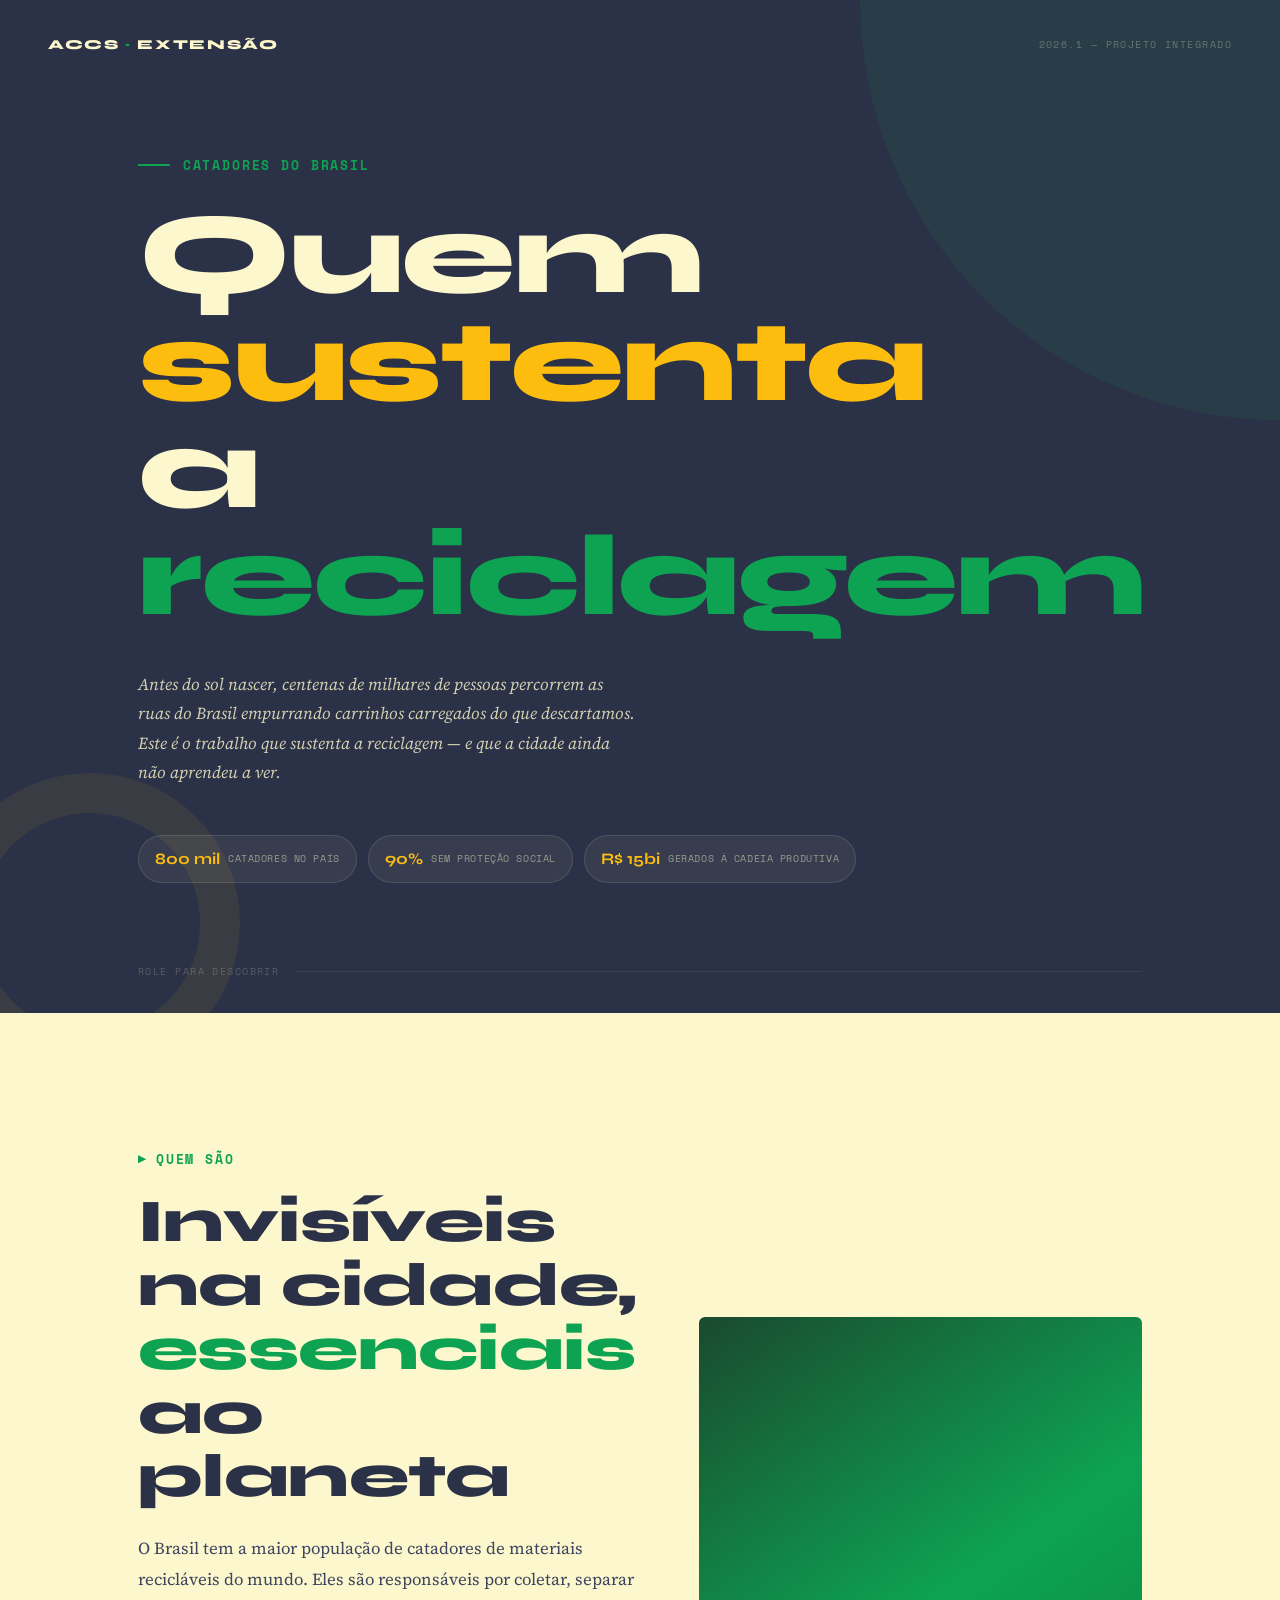
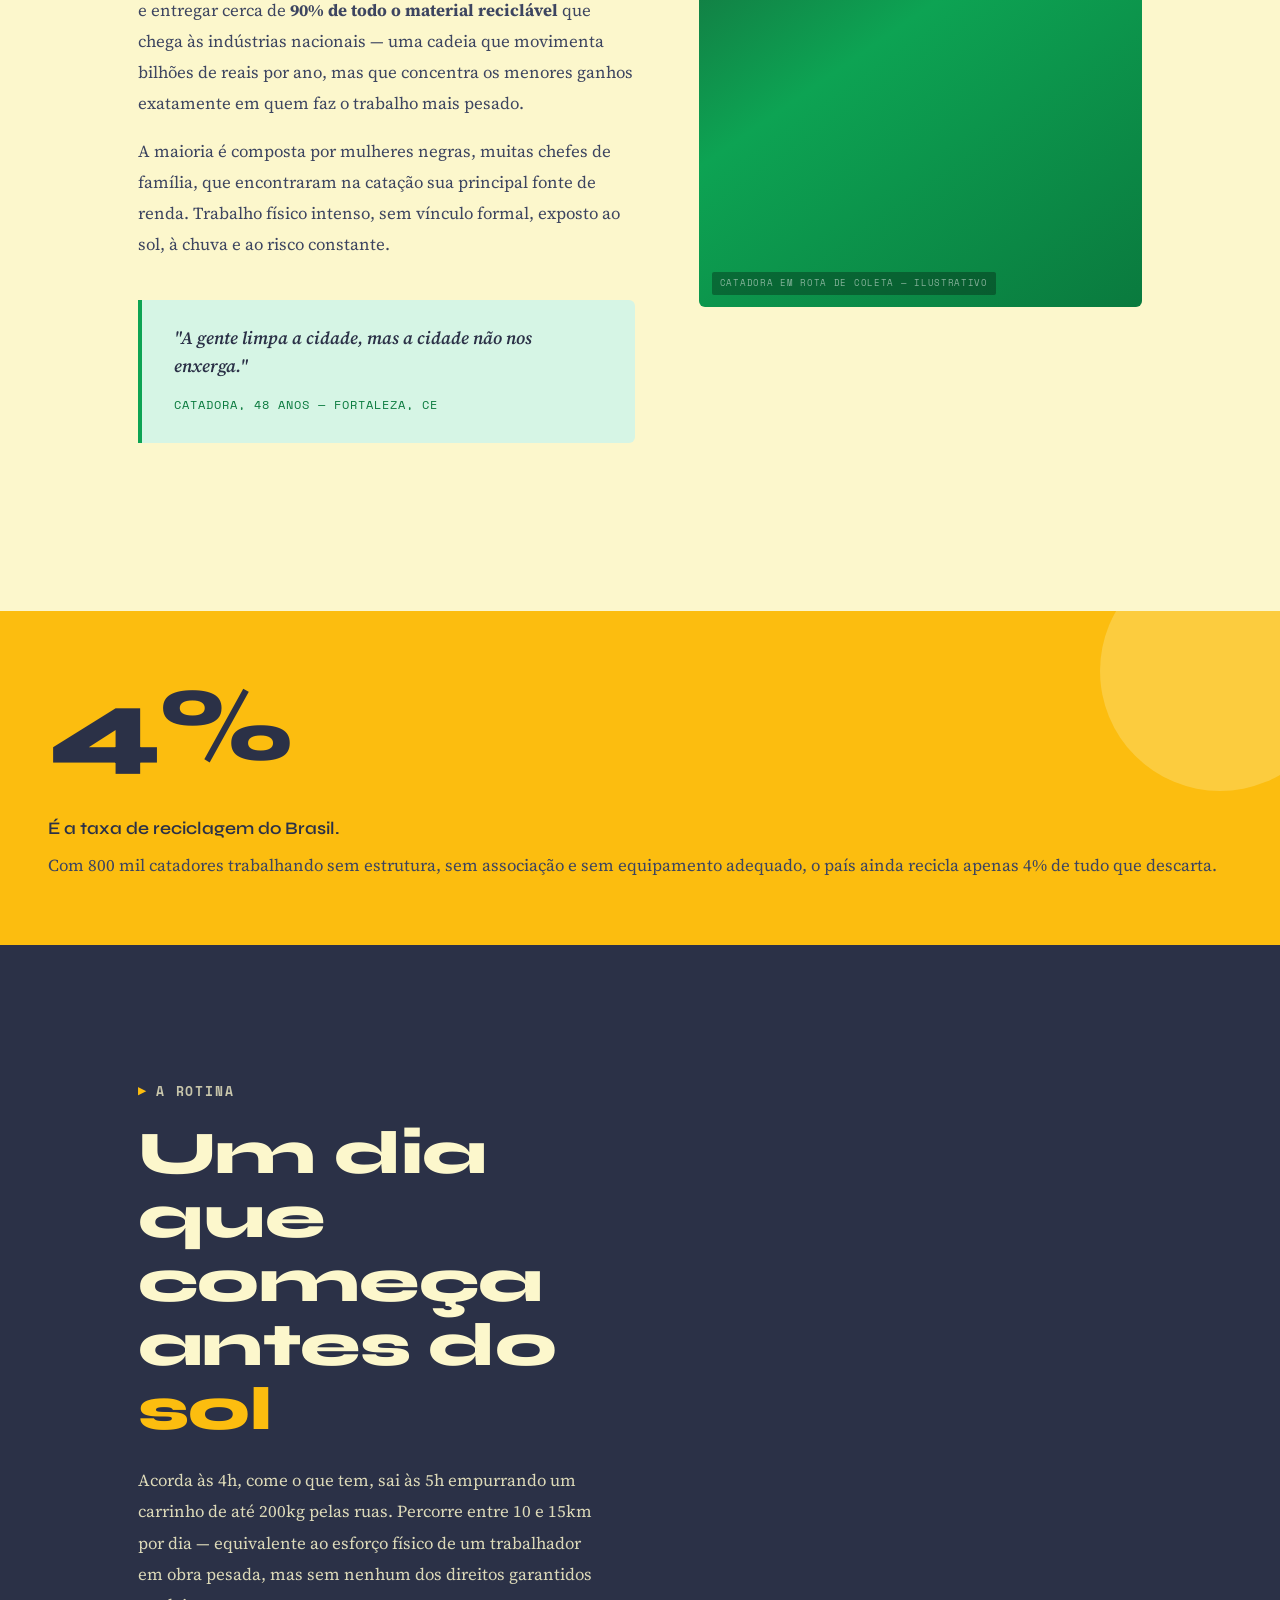
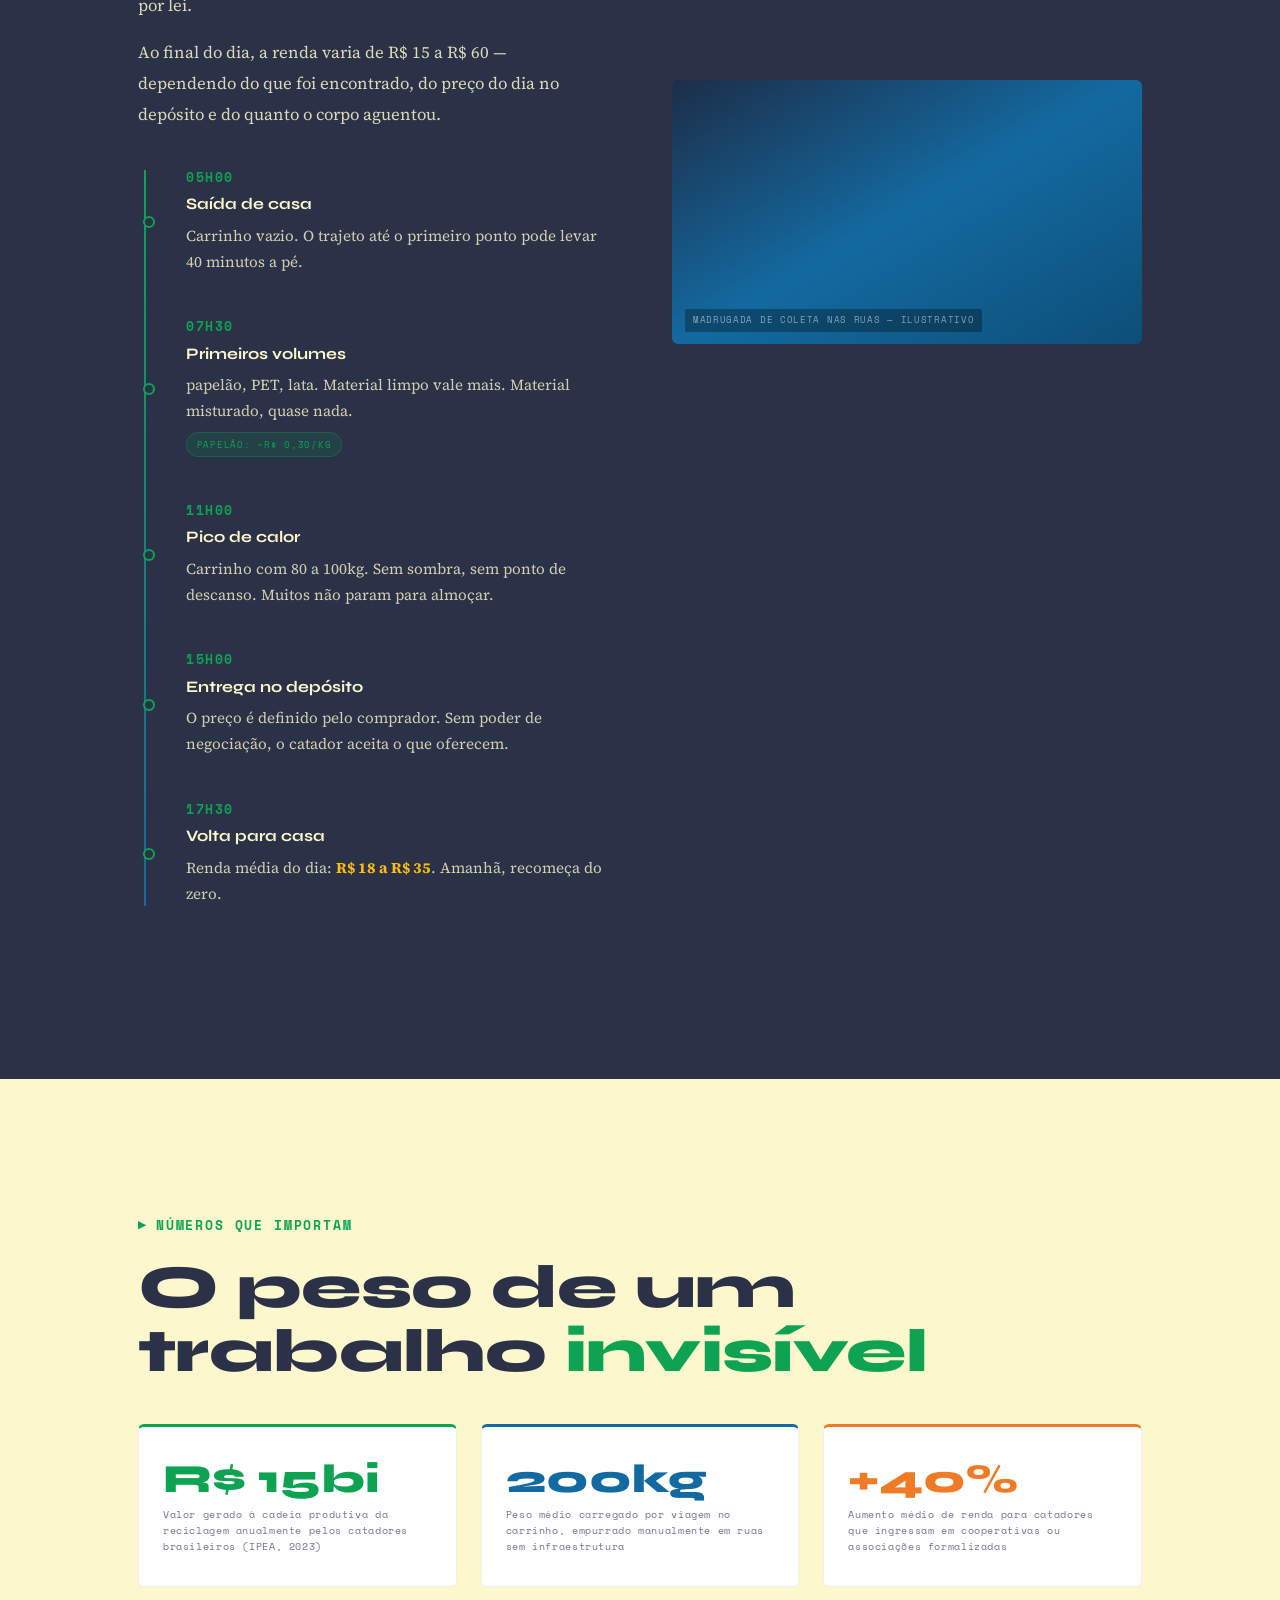
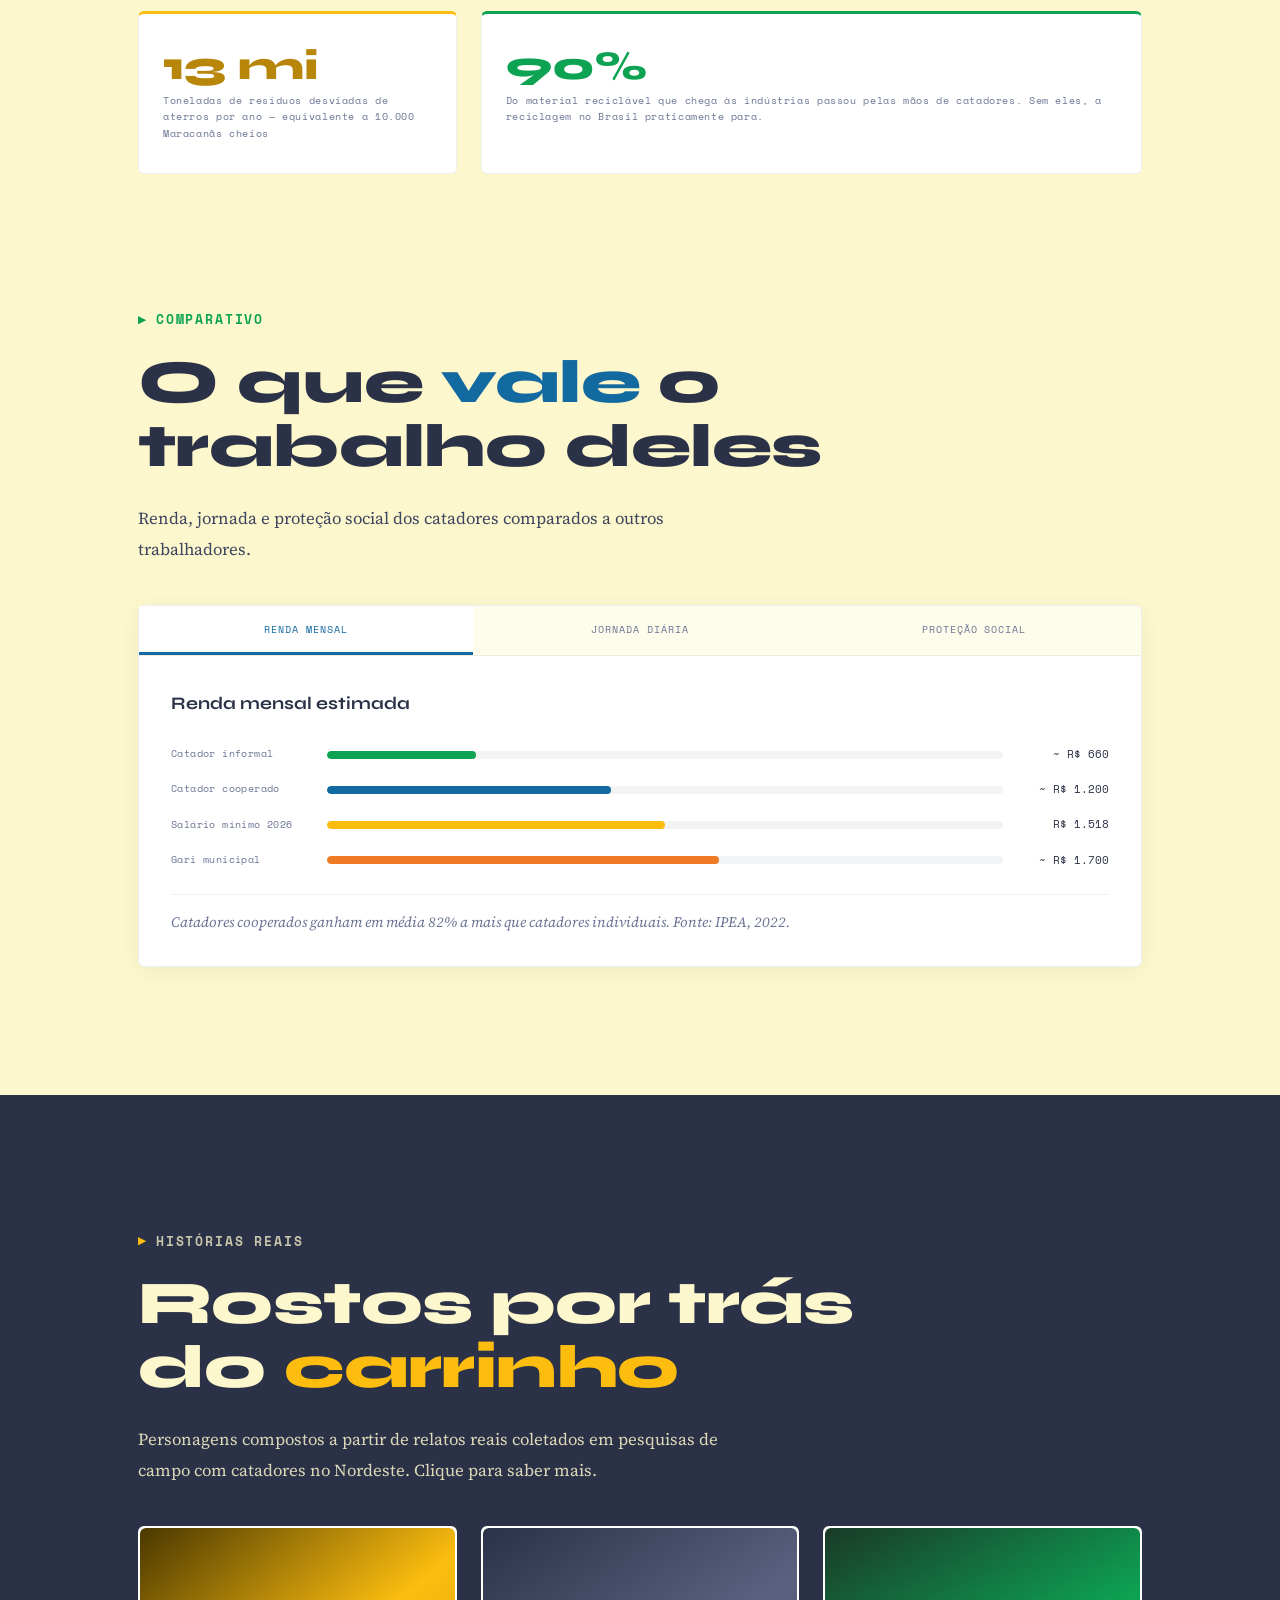
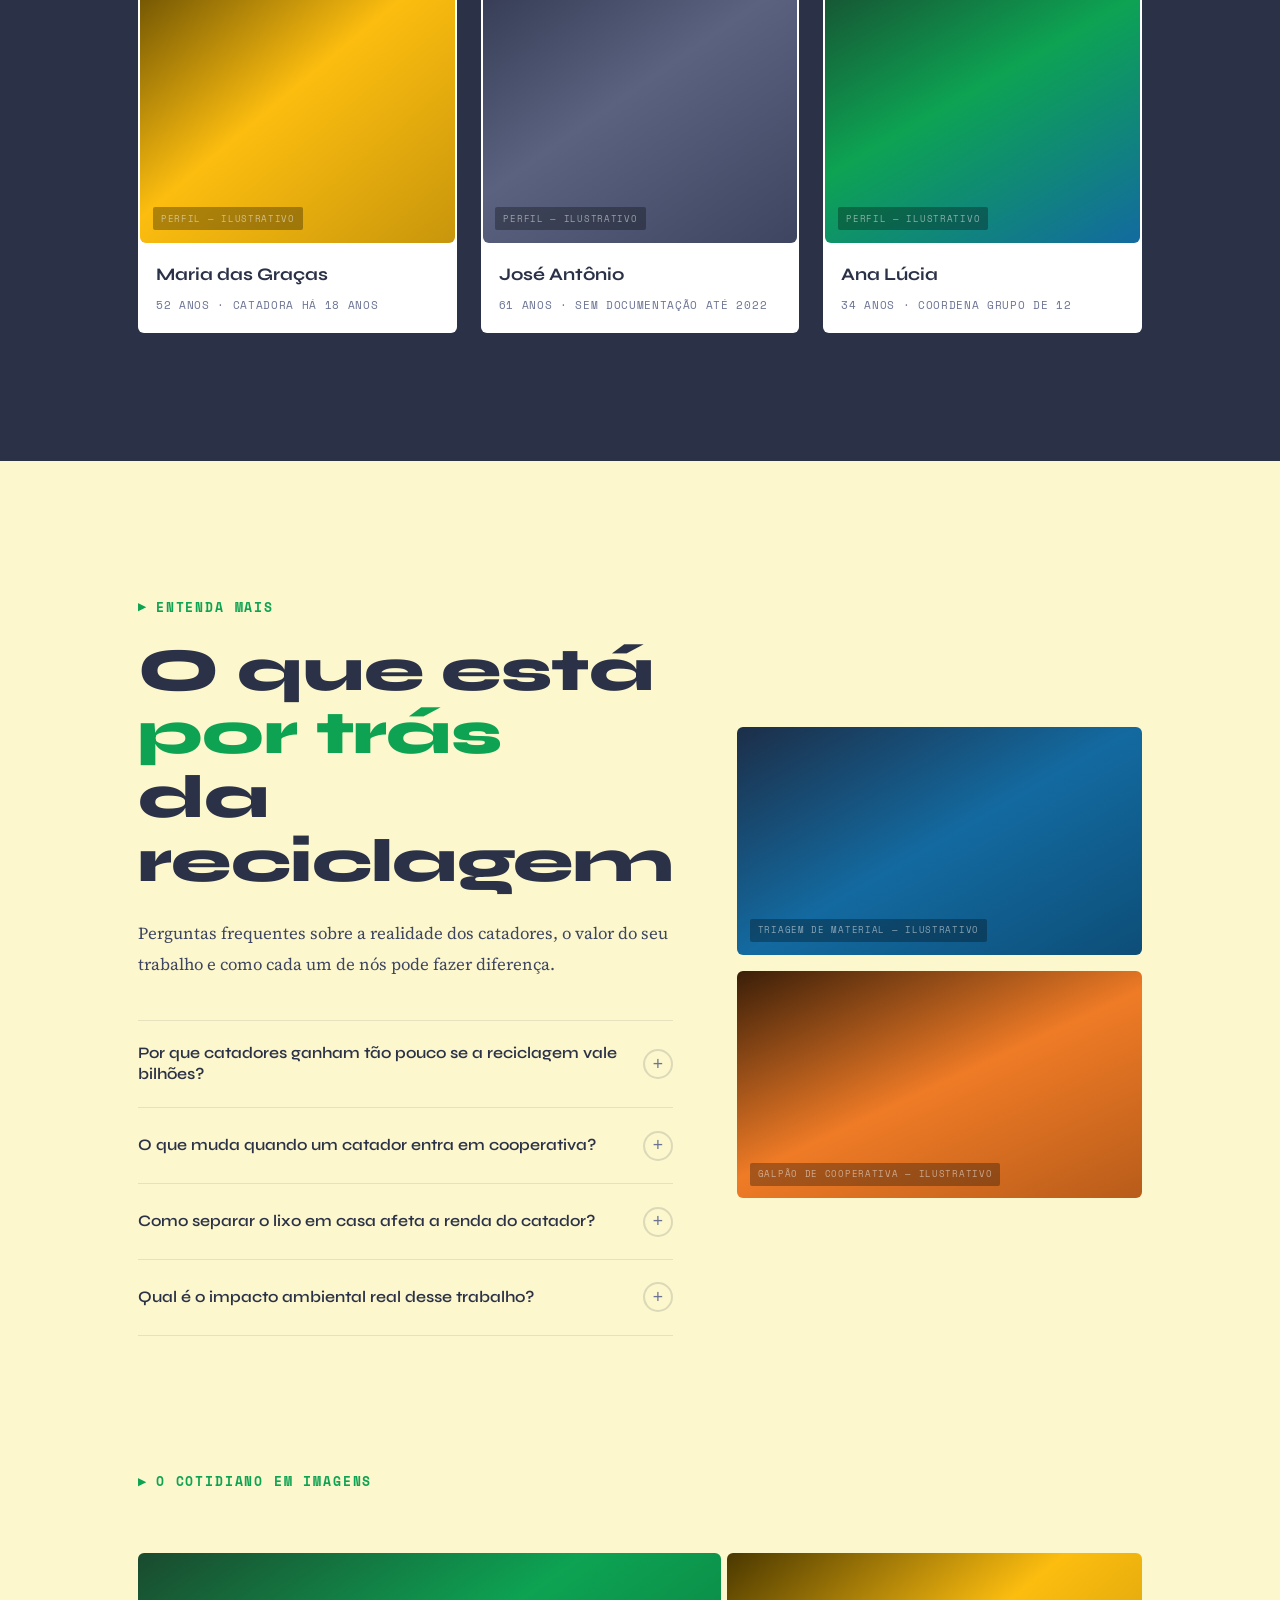
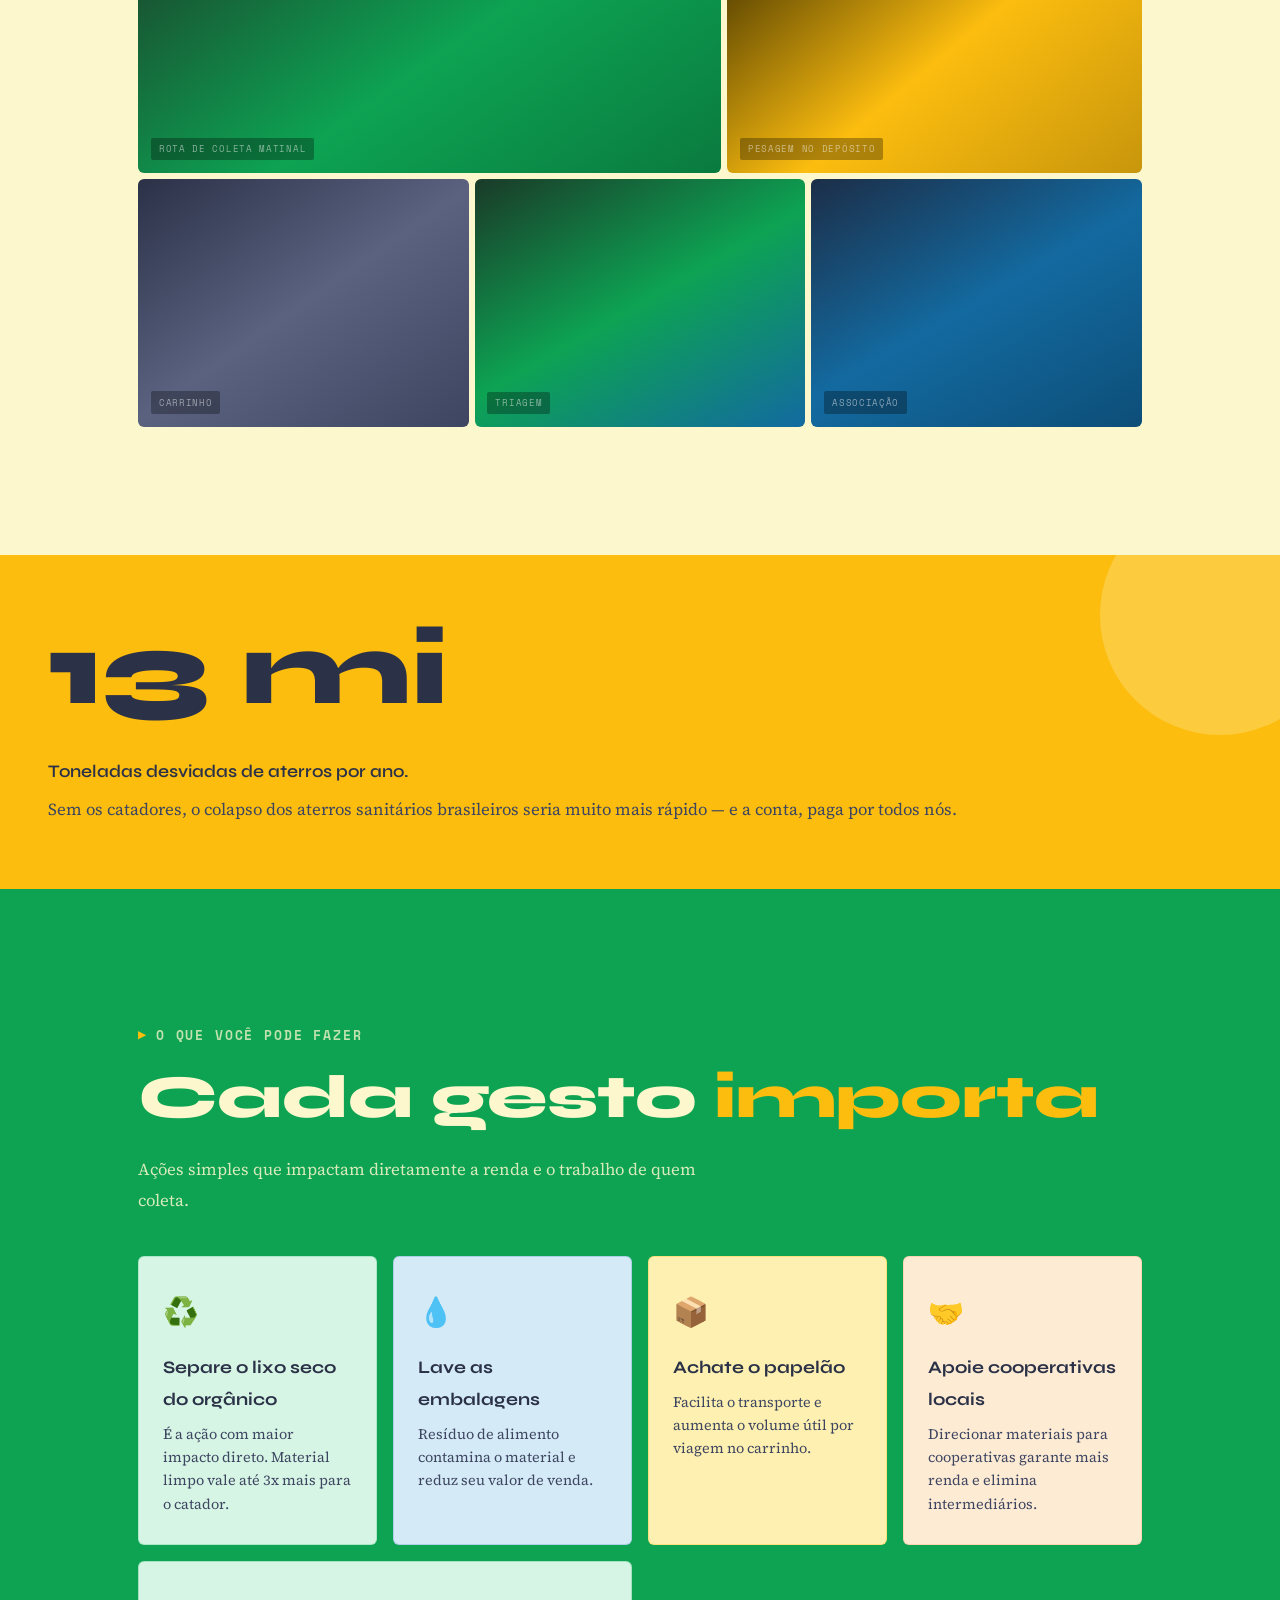
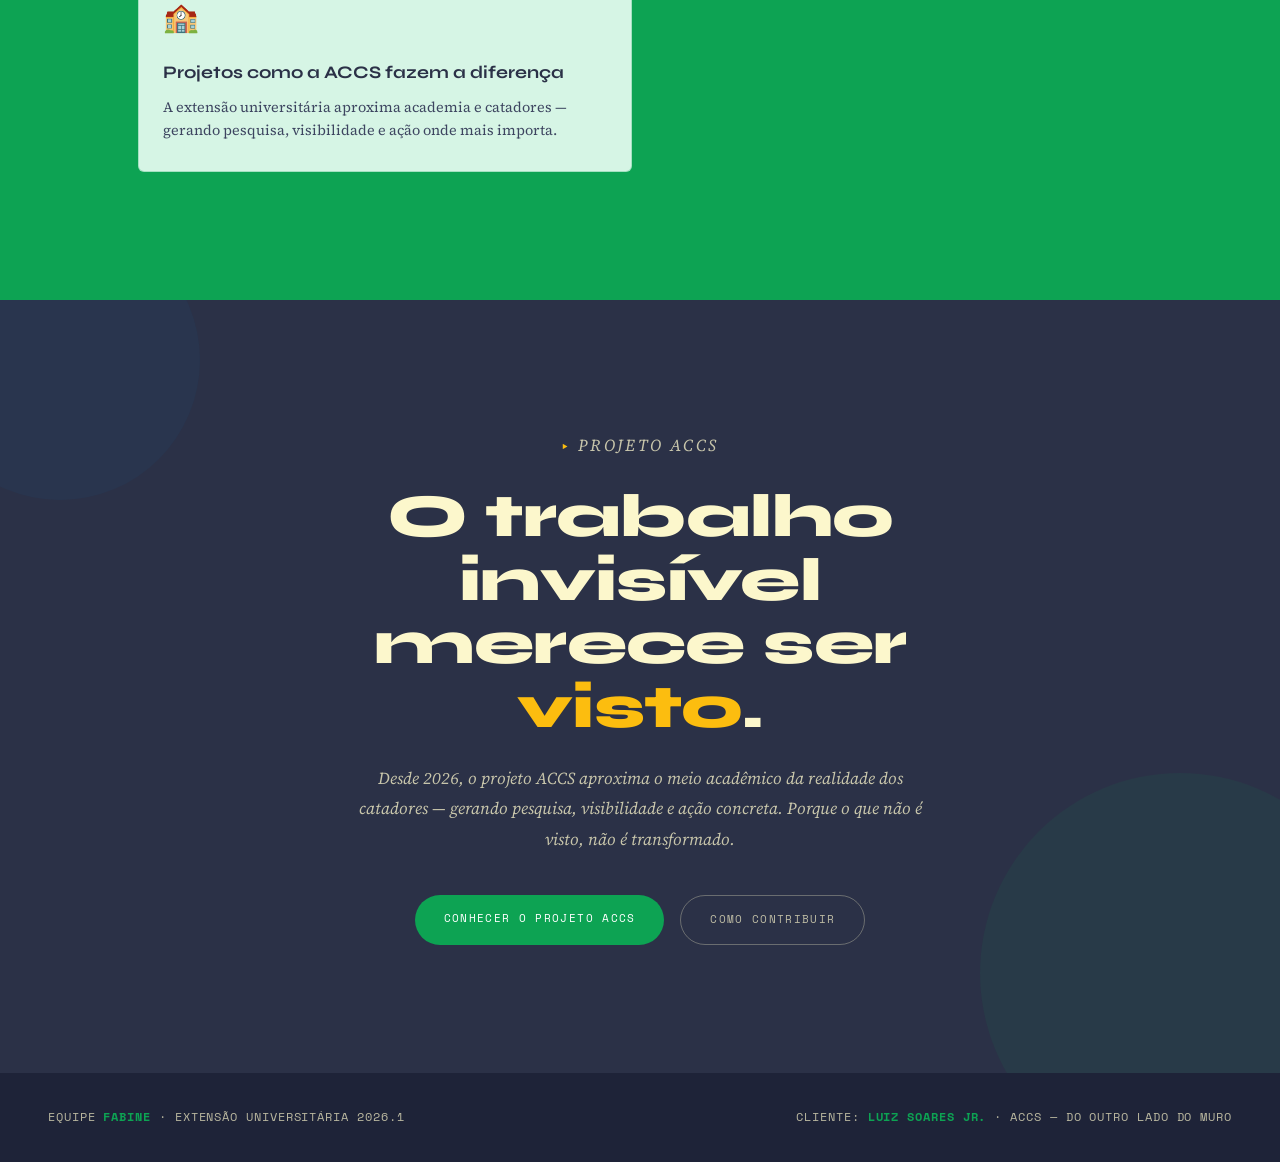
==== commit 539c1cc6: "Mudei P para p" ====
--- a/src/index.html
+++ b/src/index.html
@@ -164,7 +164,7 @@
                 <p class="tl-hora">07h30</p>
                 <p class="tl-titulo">Primeiros volumes</p>
                 <p class="tl-desc">
-                  Papelão, PET, lata. Material limpo vale mais. Material
+                  papelão, PET, lata. Material limpo vale mais. Material
                   misturado, quase nada.
                 </p>
                 <span class="tl-tag">Papelão: ~R$ 0,30/kg</span>
